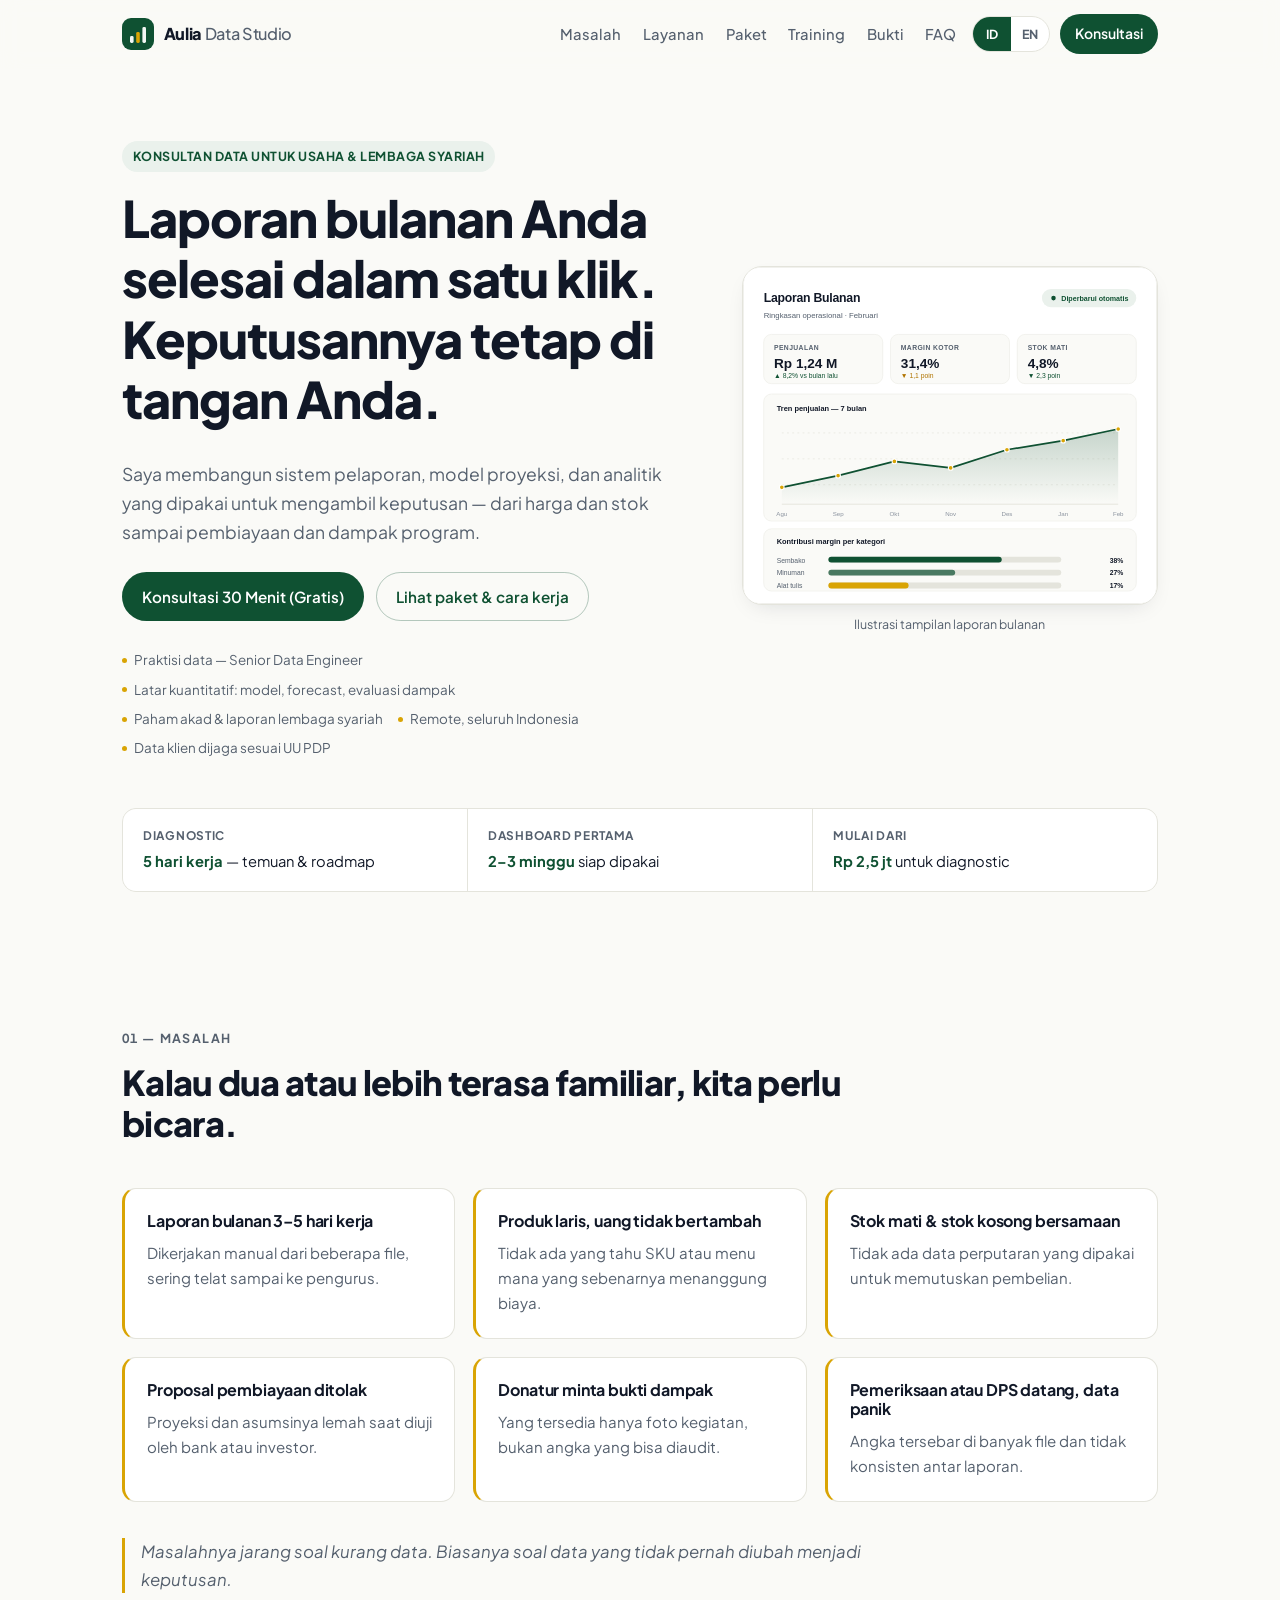
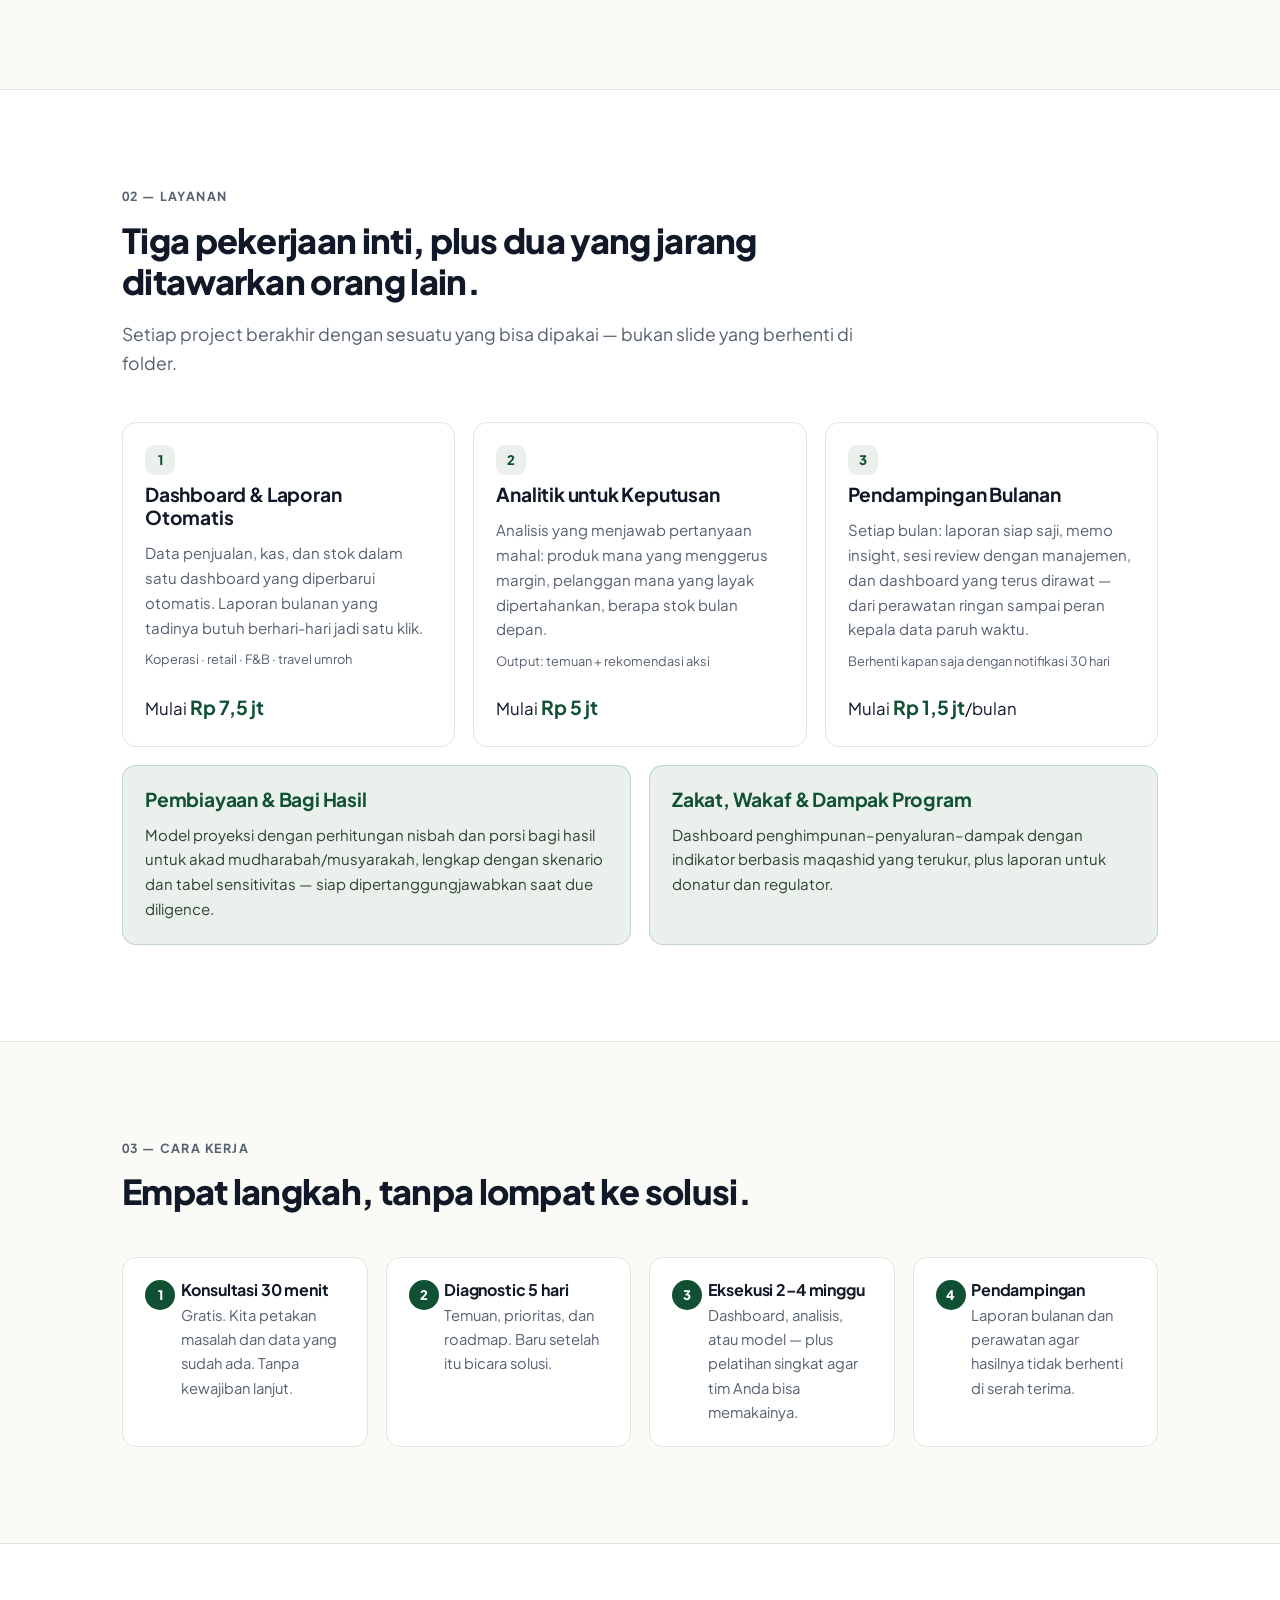
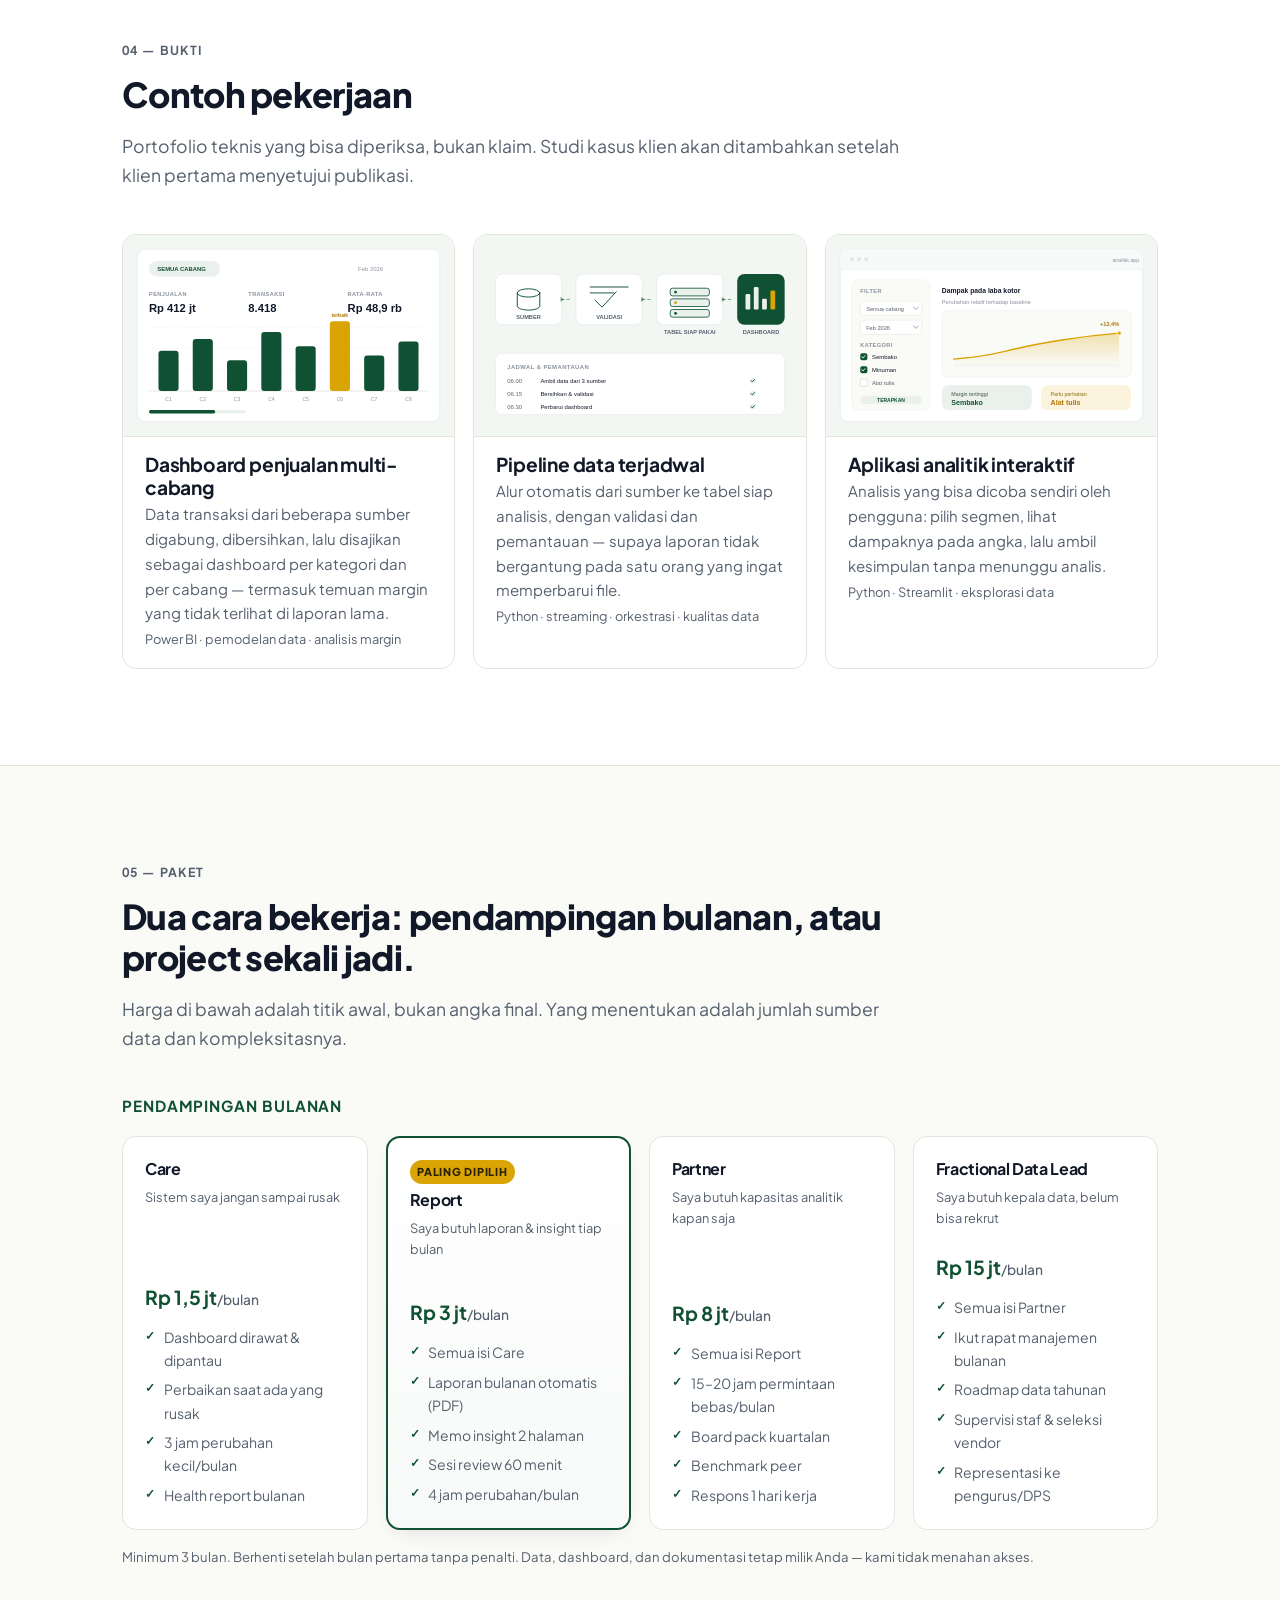
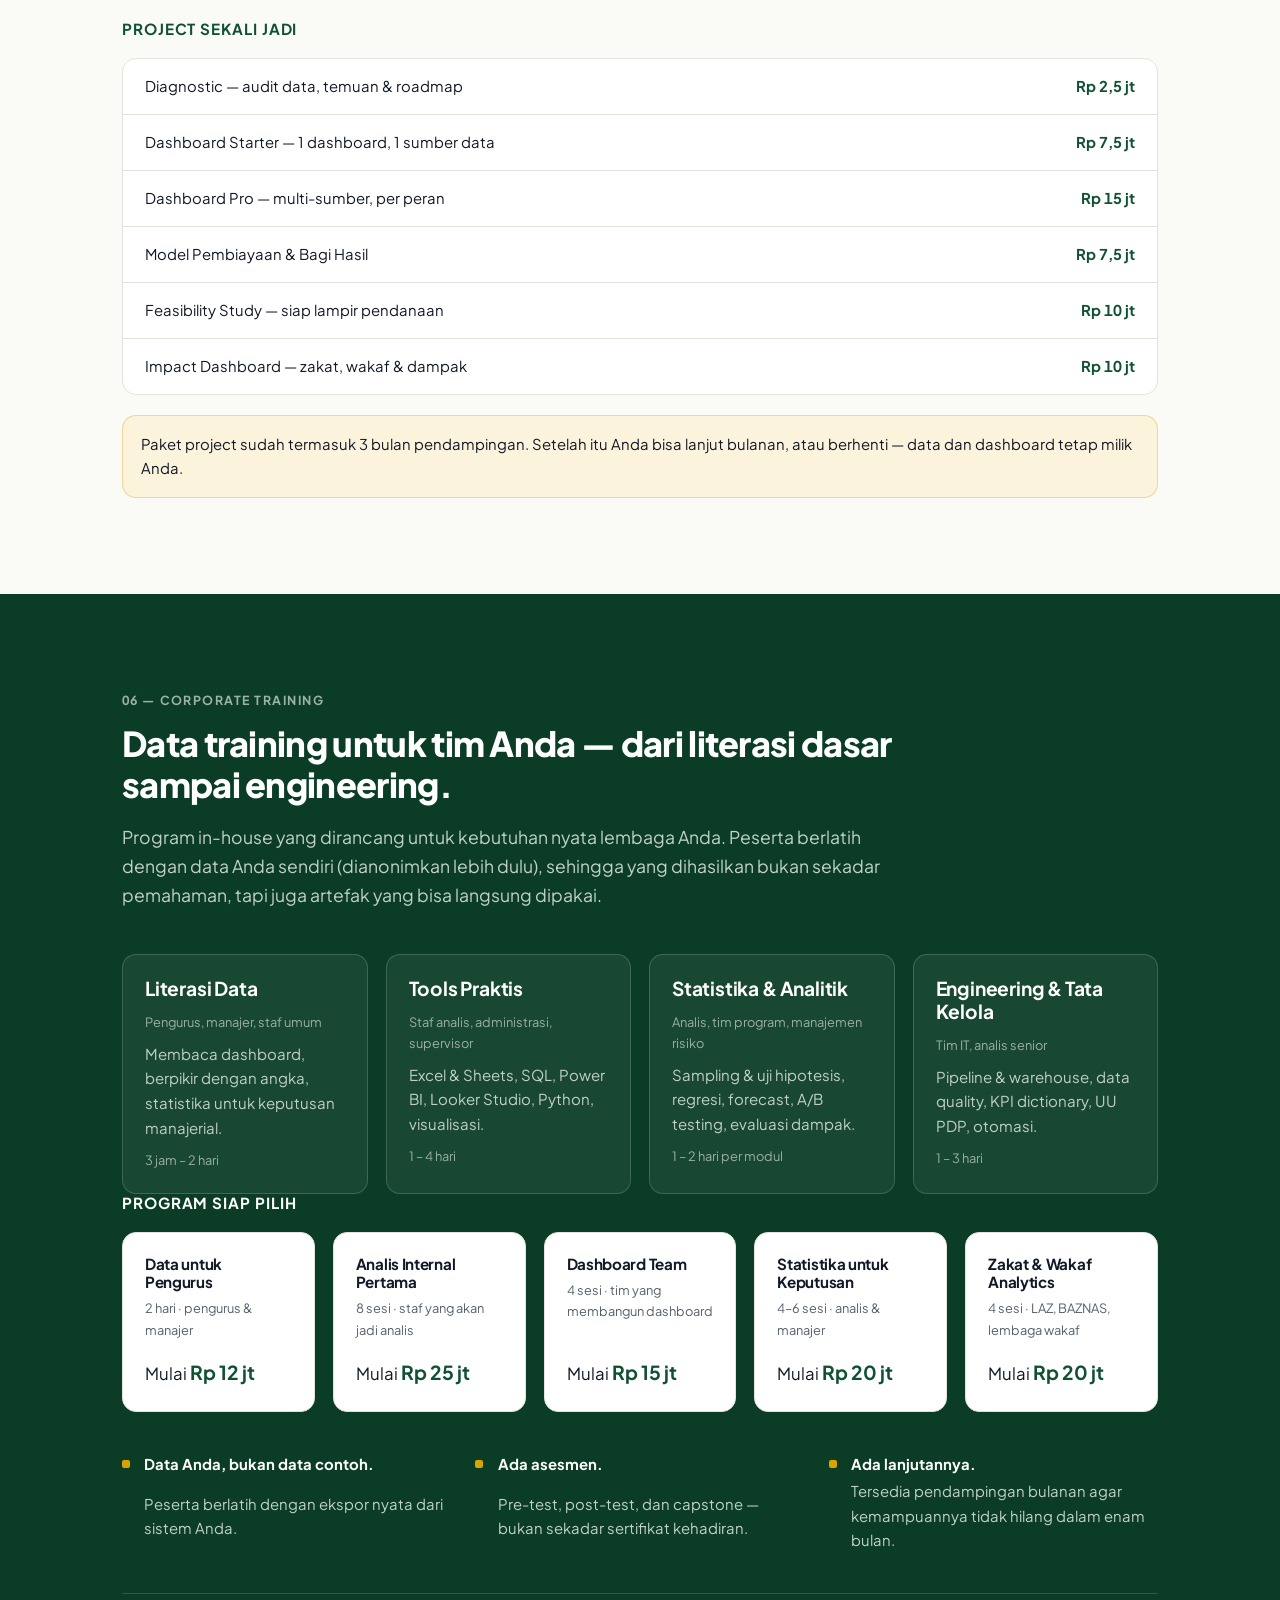
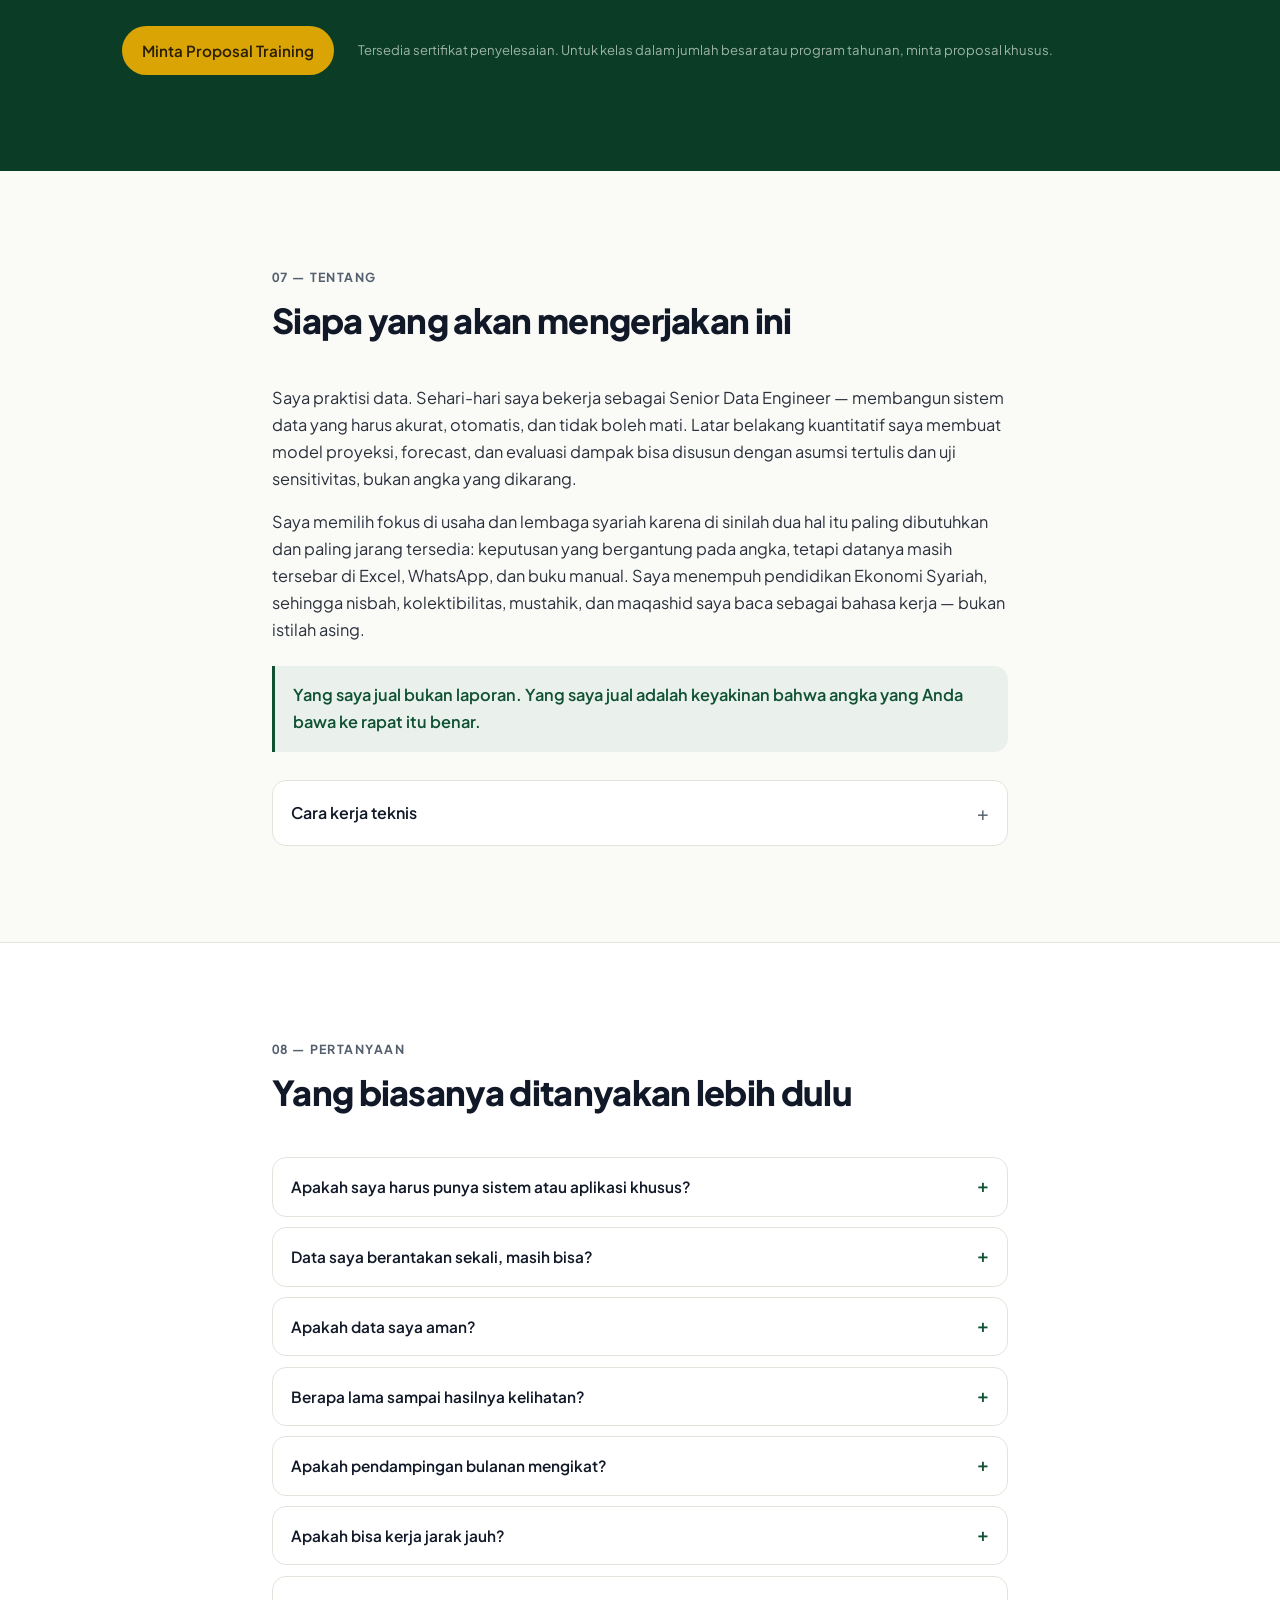
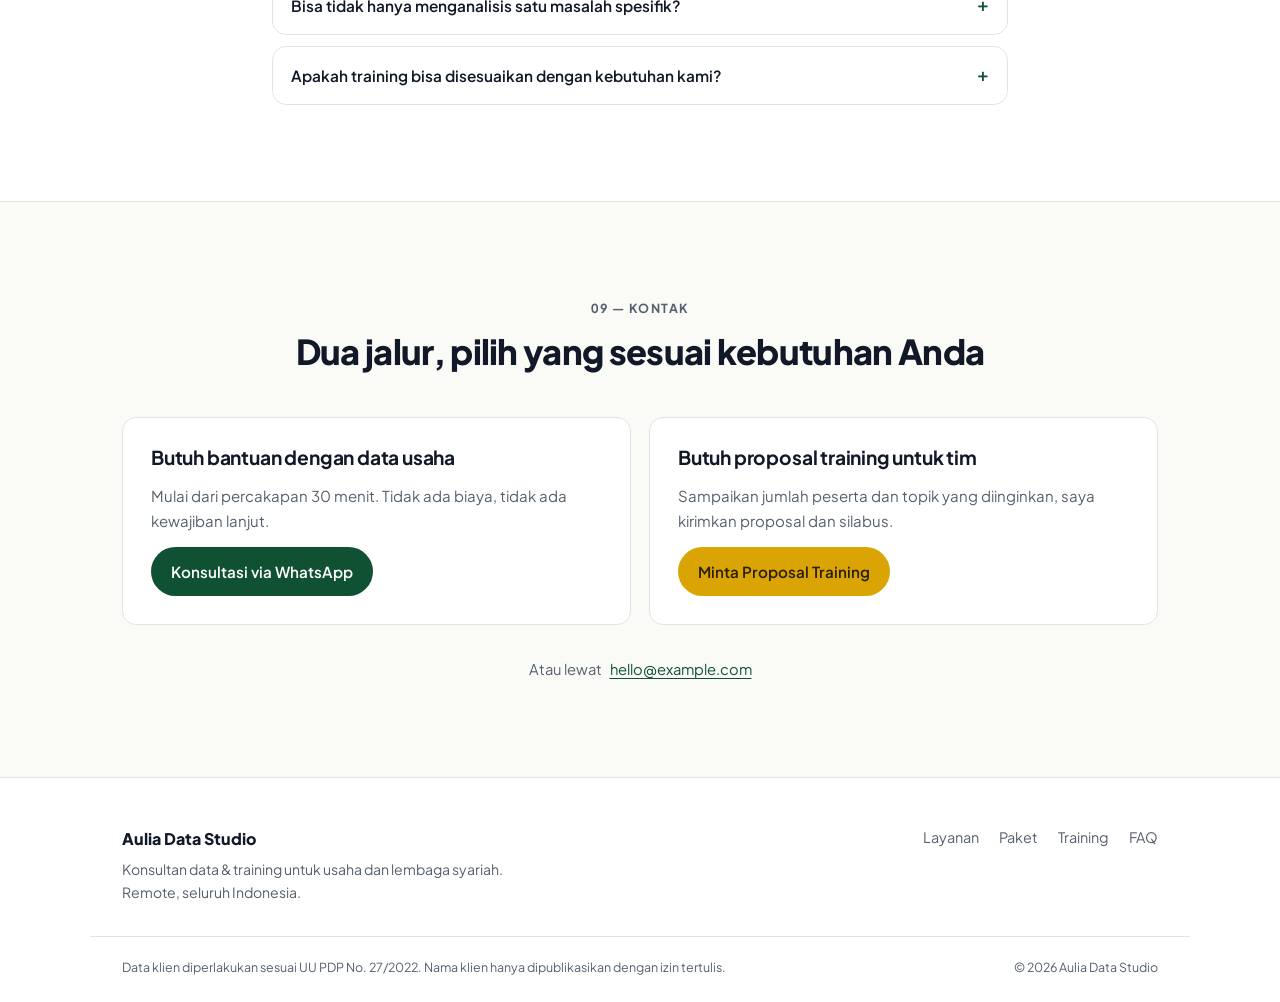
==== index.html @ d8730743 "feat(site): build static bilingual landing page for GitHub Pages Website statis tanpa build step: 10" ====
<!doctype html>
<html lang="id">
<head>
<meta charset="utf-8">
<meta name="viewport" content="width=device-width, initial-scale=1">
<title>Aulia Data Studio — Konsultan Data &amp; Training untuk Usaha dan Lembaga Syariah</title>
<meta name="description" content="Konsultasi data, dashboard otomatis, model pembiayaan, dan corporate training untuk usaha dan lembaga syariah. Laporan bulanan selesai dalam satu klik.">
<meta name="theme-color" content="#0F5132">
<meta name="robots" content="index,follow">

<!-- GANTI: ganti USERNAME dengan username GitHub Anda, atau hapus dua baris ini kalau memakai domain sendiri. -->
<link rel="canonical" href="https://USERNAME.github.io/aulia-data-studio/">
<meta property="og:url" content="https://USERNAME.github.io/aulia-data-studio/">
<meta property="og:type" content="website">
<meta property="og:title" content="Aulia Data Studio — Konsultan Data & Training untuk Usaha dan Lembaga Syariah">
<meta property="og:description" content="Laporan bulanan selesai dalam satu klik. Dashboard, model pembiayaan, analitik, dan corporate training untuk usaha dan lembaga syariah.">
<meta property="og:image" content="assets/img/og-image.png">
<meta property="og:image:width" content="1200">
<meta property="og:image:height" content="630">
<meta name="twitter:card" content="summary_large_image">
<meta name="twitter:title" content="Aulia Data Studio">
<meta name="twitter:description" content="Konsultan data & training untuk usaha dan lembaga syariah.">
<meta name="twitter:image" content="assets/img/og-image.png">

<link rel="icon" href="assets/img/favicon.svg" type="image/svg+xml">
<link rel="preconnect" href="https://fonts.googleapis.com">
<link rel="preconnect" href="https://fonts.gstatic.com" crossorigin>
<link rel="stylesheet" href="https://fonts.googleapis.com/css2?family=Plus+Jakarta+Sans:wght@400;500;600;700;800&display=swap">
<link rel="stylesheet" href="assets/css/style.css">

<script type="application/ld+json">
{
  "@context": "https://schema.org",
  "@graph": [
    {
      "@type": "ProfessionalService",
      "name": "Aulia Data Studio",
      "description": "Konsultasi data, dashboard, analitik, dan corporate training untuk usaha serta lembaga syariah di Indonesia.",
      "areaServed": { "@type": "Country", "name": "Indonesia" },
      "serviceType": [
        "Konsultasi data",
        "Dashboard dan pelaporan otomatis",
        "Model pembiayaan dan bagi hasil",
        "Analitik keputusan",
        "Corporate training data"
      ],
      "priceRange": "Rp2.500.000-Rp60.000.000",
      "email": "hello@example.com",
      "knowsLanguage": ["id", "en"]
    },
    {
      "@type": "Course",
      "name": "Data untuk Pengurus",
      "description": "Pelatihan dua hari agar pengurus dan manajer bisa membaca dashboard, menilai klaim berbasis angka, dan mengajukan pertanyaan yang tepat atas laporan manajemen.",
      "inLanguage": "id",
      "provider": { "@type": "Organization", "name": "Aulia Data Studio" },
      "offers": { "@type": "Offer", "price": "12000000", "priceCurrency": "IDR" },
      "hasCourseInstance": {
        "@type": "CourseInstance",
        "courseMode": "onsite",
        "courseWorkload": "PT16H"
      }
    },
    {
      "@type": "Course",
      "name": "Analis Internal Pertama",
      "description": "Program delapan sesi untuk membentuk analis data internal: dari Excel dan SQL sampai statistika dasar, visualisasi, dan proyek akhir end-to-end.",
      "inLanguage": "id",
      "provider": { "@type": "Organization", "name": "Aulia Data Studio" },
      "offers": { "@type": "Offer", "price": "25000000", "priceCurrency": "IDR" }
    }
  ]
}
</script>
</head>
<body>
<a class="skip-link" href="#main" data-i18n="a11y.skip">Langsung ke konten</a>

<header class="site-header" id="top">
  <div class="wrap header-inner">
    <a class="brand" href="#top">
      <span class="brand__mark" aria-hidden="true">
        <svg viewBox="0 0 32 32" width="32" height="32" role="presentation">
          <rect width="32" height="32" rx="9" fill="#0F5132"/>
          <rect x="8" y="18" width="3.6" height="7" rx="1.4" fill="#F3F7F4"/>
          <rect x="14.2" y="14" width="3.6" height="11" rx="1.4" fill="#D9A404"/>
          <rect x="20.4" y="9" width="3.6" height="16" rx="1.4" fill="#F3F7F4"/>
        </svg>
      </span>
      <span class="brand__text">Aulia<span> Data Studio</span></span>
    </a>

    <nav class="nav" id="nav" aria-label="Navigasi utama" data-i18n-attr="aria-label:nav.label">
      <ul class="nav__list">
        <li><a href="#masalah" data-i18n="nav.problems">Masalah</a></li>
        <li><a href="#layanan" data-i18n="nav.services">Layanan</a></li>
        <li><a href="#paket" data-i18n="nav.pricing">Paket</a></li>
        <li><a href="#training" data-i18n="nav.training">Training</a></li>
        <li><a href="#bukti" data-i18n="nav.proof">Bukti</a></li>
        <li><a href="#faq" data-i18n="nav.faq">FAQ</a></li>
      </ul>
    </nav>

    <div class="header-tools">
      <div class="lang" role="group" aria-label="Bahasa" data-i18n-attr="aria-label:nav.lang">
        <button type="button" data-lang="id" aria-pressed="true">ID</button>
        <button type="button" data-lang="en" aria-pressed="false">EN</button>
      </div>
      <a class="btn btn--primary btn--sm js-wa" data-wa="consult" href="https://wa.me/62XXXXXXXXXX" target="_blank" rel="noopener" data-i18n="nav.cta">Konsultasi</a>
      <button class="burger" id="burger" type="button" aria-expanded="false" aria-controls="nav" aria-label="Buka menu" data-i18n-attr="aria-label:nav.menu">
        <span aria-hidden="true"></span><span aria-hidden="true"></span><span aria-hidden="true"></span>
      </button>
    </div>
  </div>
</header>

<main id="main">

  <!-- ============ HERO ============ -->
  <section class="hero" id="hero">
    <div class="wrap hero__inner">
      <div class="hero__copy">
        <p class="eyebrow" data-i18n="hero.eyebrow">Konsultan data untuk usaha &amp; lembaga syariah</p>
        <h1 data-i18n="hero.title">Laporan bulanan Anda selesai dalam satu klik. Keputusannya tetap di tangan Anda.</h1>
        <p class="lede" data-i18n="hero.lede">Saya membangun sistem pelaporan, model proyeksi, dan analitik yang dipakai untuk mengambil keputusan — dari harga dan stok sampai pembiayaan dan dampak program.</p>
        <div class="hero__actions">
          <a class="btn btn--primary js-wa" data-wa="consult" href="https://wa.me/62XXXXXXXXXX" target="_blank" rel="noopener" data-i18n="hero.cta1">Konsultasi 30 Menit (Gratis)</a>
          <a class="btn btn--ghost" href="#paket" data-i18n="hero.cta2">Lihat paket &amp; cara kerja</a>
        </div>
        <ul class="trust">
          <li data-i18n="trust.1">Praktisi data — Senior Data Engineer</li>
          <li data-i18n="trust.2">Latar kuantitatif: model, forecast, evaluasi dampak</li>
          <li data-i18n="trust.3">Paham akad &amp; laporan lembaga syariah</li>
          <li data-i18n="trust.4">Remote, seluruh Indonesia</li>
          <li data-i18n="trust.5">Data klien dijaga sesuai UU PDP</li>
        </ul>
      </div>

      <figure class="hero__visual">
        <img src="assets/img/hero-report.svg" alt="Ilustrasi laporan bulanan: kartu ringkasan, tren penjualan, dan komposisi margin" width="640" height="520" loading="eager" decoding="async">
        <figcaption data-i18n="hero.illus">Ilustrasi tampilan laporan bulanan</figcaption>
      </figure>
    </div>

    <div class="wrap">
      <dl class="facts">
        <div>
          <dt data-i18n="facts.1.t">Diagnostic</dt>
          <dd data-i18n-html="facts.1.d"><strong>5 hari kerja</strong> — temuan &amp; roadmap</dd>
        </div>
        <div>
          <dt data-i18n="facts.2.t">Dashboard pertama</dt>
          <dd data-i18n-html="facts.2.d"><strong>2–3 minggu</strong> siap dipakai</dd>
        </div>
        <div>
          <dt data-i18n="facts.3.t">Mulai dari</dt>
          <dd data-i18n-html="facts.3.d"><strong>Rp 2,5 jt</strong> untuk diagnostic</dd>
        </div>
      </dl>
    </div>
  </section>

  <!-- ============ MASALAH ============ -->
  <section class="section" id="masalah">
    <div class="wrap">
      <header class="section__head">
        <p class="kicker">01 — <span data-i18n="problems.kicker">Masalah</span></p>
        <h2 data-i18n="problems.title">Kalau dua atau lebih terasa familiar, kita perlu bicara.</h2>
      </header>

      <div class="grid grid--3">
        <article class="card card--problem">
          <h3 data-i18n="problems.1.t">Laporan bulanan 3–5 hari kerja</h3>
          <p data-i18n="problems.1.d">Dikerjakan manual dari beberapa file, sering telat sampai ke pengurus.</p>
        </article>
        <article class="card card--problem">
          <h3 data-i18n="problems.2.t">Produk laris, uang tidak bertambah</h3>
          <p data-i18n="problems.2.d">Tidak ada yang tahu SKU atau menu mana yang sebenarnya menanggung biaya.</p>
        </article>
        <article class="card card--problem">
          <h3 data-i18n="problems.3.t">Stok mati &amp; stok kosong bersamaan</h3>
          <p data-i18n="problems.3.d">Tidak ada data perputaran yang dipakai untuk memutuskan pembelian.</p>
        </article>
        <article class="card card--problem">
          <h3 data-i18n="problems.4.t">Proposal pembiayaan ditolak</h3>
          <p data-i18n="problems.4.d">Proyeksi dan asumsinya lemah saat diuji oleh bank atau investor.</p>
        </article>
        <article class="card card--problem">
          <h3 data-i18n="problems.5.t">Donatur minta bukti dampak</h3>
          <p data-i18n="problems.5.d">Yang tersedia hanya foto kegiatan, bukan angka yang bisa diaudit.</p>
        </article>
        <article class="card card--problem">
          <h3 data-i18n="problems.6.t">Pemeriksaan atau DPS datang, data panik</h3>
          <p data-i18n="problems.6.d">Angka tersebar di banyak file dan tidak konsisten antar laporan.</p>
        </article>
      </div>

      <p class="section__note" data-i18n="problems.note">Masalahnya jarang soal kurang data. Biasanya soal data yang tidak pernah diubah menjadi keputusan.</p>
    </div>
  </section>

  <!-- ============ LAYANAN ============ -->
  <section class="section section--alt" id="layanan">
    <div class="wrap">
      <header class="section__head">
        <p class="kicker">02 — <span data-i18n="services.kicker">Layanan</span></p>
        <h2 data-i18n="services.title">Tiga pekerjaan inti, plus dua yang jarang ditawarkan orang lain.</h2>
        <p class="lede" data-i18n="services.lede">Setiap project berakhir dengan sesuatu yang bisa dipakai — bukan slide yang berhenti di folder.</p>
      </header>

      <div class="grid grid--3">
        <article class="card card--service">
          <span class="card__num">1</span>
          <h3 data-i18n="services.1.t">Dashboard &amp; Laporan Otomatis</h3>
          <p data-i18n="services.1.d">Data penjualan, kas, dan stok dalam satu dashboard yang diperbarui otomatis. Laporan bulanan yang tadinya butuh berhari-hari jadi satu klik.</p>
          <p class="card__meta" data-i18n="services.1.meta">Koperasi · retail · F&amp;B · travel umroh</p>
          <p class="card__price" data-i18n-html="services.1.price">Mulai <strong>Rp 7,5 jt</strong></p>
        </article>

        <article class="card card--service">
          <span class="card__num">2</span>
          <h3 data-i18n="services.2.t">Analitik untuk Keputusan</h3>
          <p data-i18n="services.2.d">Analisis yang menjawab pertanyaan mahal: produk mana yang menggerus margin, pelanggan mana yang layak dipertahankan, berapa stok bulan depan.</p>
          <p class="card__meta" data-i18n="services.2.meta">Output: temuan + rekomendasi aksi</p>
          <p class="card__price" data-i18n-html="services.2.price">Mulai <strong>Rp 5 jt</strong></p>
        </article>

        <article class="card card--service">
          <span class="card__num">3</span>
          <h3 data-i18n="services.3.t">Pendampingan Bulanan</h3>
          <p data-i18n="services.3.d">Setiap bulan: laporan siap saji, memo insight, sesi review dengan manajemen, dan dashboard yang terus dirawat — dari perawatan ringan sampai peran kepala data paruh waktu.</p>
          <p class="card__meta" data-i18n="services.3.meta">Berhenti kapan saja dengan notifikasi 30 hari</p>
          <p class="card__price" data-i18n-html="services.3.price">Mulai <strong>Rp 1,5 jt</strong>/bulan</p>
        </article>
      </div>

      <div class="grid grid--2 grid--spaced">
        <article class="card card--syariah">
          <h3 data-i18n="services.4.t">Pembiayaan &amp; Bagi Hasil</h3>
          <p data-i18n="services.4.d">Model proyeksi dengan perhitungan nisbah dan porsi bagi hasil untuk akad mudharabah/musyarakah, lengkap dengan skenario dan tabel sensitivitas — siap dipertanggungjawabkan saat due diligence.</p>
        </article>
        <article class="card card--syariah">
          <h3 data-i18n="services.5.t">Zakat, Wakaf &amp; Dampak Program</h3>
          <p data-i18n="services.5.d">Dashboard penghimpunan–penyaluran–dampak dengan indikator berbasis maqashid yang terukur, plus laporan untuk donatur dan regulator.</p>
        </article>
      </div>
    </div>
  </section>

  <!-- ============ CARA KERJA ============ -->
  <section class="section" id="cara-kerja">
    <div class="wrap">
      <header class="section__head">
        <p class="kicker">03 — <span data-i18n="steps.kicker">Cara kerja</span></p>
        <h2 data-i18n="steps.title">Empat langkah, tanpa lompat ke solusi.</h2>
      </header>

      <ol class="steps">
        <li>
          <h3 data-i18n="steps.1.t">Konsultasi 30 menit</h3>
          <p data-i18n="steps.1.d">Gratis. Kita petakan masalah dan data yang sudah ada. Tanpa kewajiban lanjut.</p>
        </li>
        <li>
          <h3 data-i18n="steps.2.t">Diagnostic 5 hari</h3>
          <p data-i18n="steps.2.d">Temuan, prioritas, dan roadmap. Baru setelah itu bicara solusi.</p>
        </li>
        <li>
          <h3 data-i18n="steps.3.t">Eksekusi 2–4 minggu</h3>
          <p data-i18n="steps.3.d">Dashboard, analisis, atau model — plus pelatihan singkat agar tim Anda bisa memakainya.</p>
        </li>
        <li>
          <h3 data-i18n="steps.4.t">Pendampingan</h3>
          <p data-i18n="steps.4.d">Laporan bulanan dan perawatan agar hasilnya tidak berhenti di serah terima.</p>
        </li>
      </ol>
    </div>
  </section>

  <!-- ============ BUKTI ============ -->
  <section class="section section--alt" id="bukti">
    <div class="wrap">
      <header class="section__head">
        <p class="kicker">04 — <span data-i18n="proof.kicker">Bukti</span></p>
        <h2 data-i18n="proof.title">Contoh pekerjaan</h2>
        <p class="lede" data-i18n="proof.lede">Portofolio teknis yang bisa diperiksa, bukan klaim. Studi kasus klien akan ditambahkan setelah klien pertama menyetujui publikasi.</p>
      </header>

      <div class="grid grid--3">
        <article class="card card--work">
          <div class="card__media"><img src="assets/img/work-sales.svg" alt="Ilustrasi dashboard penjualan multi-cabang dengan grafik tren dan tabel kategori" width="560" height="340" loading="lazy" decoding="async"></div>
          <h3 data-i18n="proof.1.t">Dashboard penjualan multi-cabang</h3>
          <p data-i18n="proof.1.d">Data transaksi dari beberapa sumber digabung, dibersihkan, lalu disajikan sebagai dashboard per kategori dan per cabang — termasuk temuan margin yang tidak terlihat di laporan lama.</p>
          <p class="card__meta" data-i18n="proof.1.meta">Power BI · pemodelan data · analisis margin</p>
        </article>

        <article class="card card--work">
          <div class="card__media"><img src="assets/img/work-pipeline.svg" alt="Ilustrasi alur pipeline data: sumber, transformasi, penyimpanan, dan dashboard" width="560" height="340" loading="lazy" decoding="async"></div>
          <h3 data-i18n="proof.2.t">Pipeline data terjadwal</h3>
          <p data-i18n="proof.2.d">Alur otomatis dari sumber ke tabel siap analisis, dengan validasi dan pemantauan — supaya laporan tidak bergantung pada satu orang yang ingat memperbarui file.</p>
          <p class="card__meta" data-i18n="proof.2.meta">Python · streaming · orkestrasi · kualitas data</p>
        </article>

        <article class="card card--work">
          <div class="card__media"><img src="assets/img/work-app.svg" alt="Ilustrasi aplikasi analitik interaktif dengan filter dan grafik" width="560" height="340" loading="lazy" decoding="async"></div>
          <h3 data-i18n="proof.3.t">Aplikasi analitik interaktif</h3>
          <p data-i18n="proof.3.d">Analisis yang bisa dicoba sendiri oleh pengguna: pilih segmen, lihat dampaknya pada angka, lalu ambil kesimpulan tanpa menunggu analis.</p>
          <p class="card__meta" data-i18n="proof.3.meta">Python · Streamlit · eksplorasi data</p>
        </article>
      </div>
    </div>
  </section>

  <!-- ============ PAKET ============ -->
  <section class="section" id="paket">
    <div class="wrap">
      <header class="section__head">
        <p class="kicker">05 — <span data-i18n="pricing.kicker">Paket</span></p>
        <h2 data-i18n="pricing.title">Dua cara bekerja: pendampingan bulanan, atau project sekali jadi.</h2>
        <p class="lede" data-i18n="pricing.lede">Harga di bawah adalah titik awal, bukan angka final. Yang menentukan adalah jumlah sumber data dan kompleksitasnya.</p>
      </header>

      <h3 class="subhead" data-i18n="pricing.subs">Pendampingan bulanan</h3>
      <div class="grid grid--4">
        <article class="card card--tier">
          <h4 data-i18n="tier.care.t">Care</h4>
          <p class="card__meta" data-i18n="tier.care.lede">Sistem saya jangan sampai rusak</p>
          <p class="card__price" data-i18n-html="tier.care.price"><strong>Rp 1,5 jt</strong><span>/bulan</span></p>
          <ul class="ticks">
            <li data-i18n="tier.care.f1">Dashboard dirawat &amp; dipantau</li>
            <li data-i18n="tier.care.f2">Perbaikan saat ada yang rusak</li>
            <li data-i18n="tier.care.f3">3 jam perubahan kecil/bulan</li>
            <li data-i18n="tier.care.f4">Health report bulanan</li>
          </ul>
        </article>

        <article class="card card--tier card--featured">
          <span class="badge" data-i18n="tier.popular">Paling dipilih</span>
          <h4 data-i18n="tier.report.t">Report</h4>
          <p class="card__meta" data-i18n="tier.report.lede">Saya butuh laporan &amp; insight tiap bulan</p>
          <p class="card__price" data-i18n-html="tier.report.price"><strong>Rp 3 jt</strong><span>/bulan</span></p>
          <ul class="ticks">
            <li data-i18n="tier.report.f1">Semua isi Care</li>
            <li data-i18n="tier.report.f2">Laporan bulanan otomatis (PDF)</li>
            <li data-i18n="tier.report.f3">Memo insight 2 halaman</li>
            <li data-i18n="tier.report.f4">Sesi review 60 menit</li>
            <li data-i18n="tier.report.f5">4 jam perubahan/bulan</li>
          </ul>
        </article>

        <article class="card card--tier">
          <h4 data-i18n="tier.partner.t">Partner</h4>
          <p class="card__meta" data-i18n="tier.partner.lede">Saya butuh kapasitas analitik kapan saja</p>
          <p class="card__price" data-i18n-html="tier.partner.price"><strong>Rp 8 jt</strong><span>/bulan</span></p>
          <ul class="ticks">
            <li data-i18n="tier.partner.f1">Semua isi Report</li>
            <li data-i18n="tier.partner.f2">15–20 jam permintaan bebas/bulan</li>
            <li data-i18n="tier.partner.f3">Board pack kuartalan</li>
            <li data-i18n="tier.partner.f4">Benchmark peer</li>
            <li data-i18n="tier.partner.f5">Respons 1 hari kerja</li>
          </ul>
        </article>

        <article class="card card--tier">
          <h4 data-i18n="tier.lead.t">Fractional Data Lead</h4>
          <p class="card__meta" data-i18n="tier.lead.lede">Saya butuh kepala data, belum bisa rekrut</p>
          <p class="card__price" data-i18n-html="tier.lead.price"><strong>Rp 15 jt</strong><span>/bulan</span></p>
          <ul class="ticks">
            <li data-i18n="tier.lead.f1">Semua isi Partner</li>
            <li data-i18n="tier.lead.f2">Ikut rapat manajemen bulanan</li>
            <li data-i18n="tier.lead.f3">Roadmap data tahunan</li>
            <li data-i18n="tier.lead.f4">Supervisi staf &amp; seleksi vendor</li>
            <li data-i18n="tier.lead.f5">Representasi ke pengurus/DPS</li>
          </ul>
        </article>
      </div>
      <p class="fineprint" data-i18n="pricing.terms">Minimum 3 bulan. Berhenti setelah bulan pertama tanpa penalti. Data, dashboard, dan dokumentasi tetap milik Anda — kami tidak menahan akses.</p>

      <h3 class="subhead" data-i18n="pricing.projects">Project sekali jadi</h3>
      <div class="proj-list">
        <div class="proj"><span class="proj__name" data-i18n="proj.1">Diagnostic — audit data, temuan &amp; roadmap</span><span class="proj__price">Rp 2,5 jt</span></div>
        <div class="proj"><span class="proj__name" data-i18n="proj.2">Dashboard Starter — 1 dashboard, 1 sumber data</span><span class="proj__price">Rp 7,5 jt</span></div>
        <div class="proj"><span class="proj__name" data-i18n="proj.3">Dashboard Pro — multi-sumber, per peran</span><span class="proj__price">Rp 15 jt</span></div>
        <div class="proj"><span class="proj__name" data-i18n="proj.4">Model Pembiayaan &amp; Bagi Hasil</span><span class="proj__price">Rp 7,5 jt</span></div>
        <div class="proj"><span class="proj__name" data-i18n="proj.5">Feasibility Study — siap lampir pendanaan</span><span class="proj__price">Rp 10 jt</span></div>
        <div class="proj"><span class="proj__name" data-i18n="proj.6">Impact Dashboard — zakat, wakaf &amp; dampak</span><span class="proj__price">Rp 10 jt</span></div>
      </div>

      <div class="callout">
        <p data-i18n="pricing.callout">Paket project sudah termasuk 3 bulan pendampingan. Setelah itu Anda bisa lanjut bulanan, atau berhenti — data dan dashboard tetap milik Anda.</p>
      </div>
    </div>
  </section>

  <!-- ============ TRAINING ============ -->
  <section class="section section--dark" id="training">
    <div class="wrap">
      <header class="section__head">
        <p class="kicker">06 — <span data-i18n="training.kicker">Corporate training</span></p>
        <h2 data-i18n="training.title">Data training untuk tim Anda — dari literasi dasar sampai engineering.</h2>
        <p class="lede" data-i18n="training.lede">Program in-house yang dirancang untuk kebutuhan nyata lembaga Anda. Peserta berlatih dengan data Anda sendiri (dianonimkan lebih dulu), sehingga yang dihasilkan bukan sekadar pemahaman, tapi juga artefak yang bisa langsung dipakai.</p>
      </header>

      <div class="grid grid--4">
        <article class="card card--track">
          <h3 data-i18n="track.1.t">Literasi Data</h3>
          <p class="card__meta" data-i18n="track.1.who">Pengurus, manajer, staf umum</p>
          <p data-i18n="track.1.d">Membaca dashboard, berpikir dengan angka, statistika untuk keputusan manajerial.</p>
          <p class="card__meta" data-i18n="track.1.dur">3 jam – 2 hari</p>
        </article>
        <article class="card card--track">
          <h3 data-i18n="track.2.t">Tools Praktis</h3>
          <p class="card__meta" data-i18n="track.2.who">Staf analis, administrasi, supervisor</p>
          <p data-i18n="track.2.d">Excel &amp; Sheets, SQL, Power BI, Looker Studio, Python, visualisasi.</p>
          <p class="card__meta" data-i18n="track.2.dur">1 – 4 hari</p>
        </article>
        <article class="card card--track">
          <h3 data-i18n="track.3.t">Statistika &amp; Analitik</h3>
          <p class="card__meta" data-i18n="track.3.who">Analis, tim program, manajemen risiko</p>
          <p data-i18n="track.3.d">Sampling &amp; uji hipotesis, regresi, forecast, A/B testing, evaluasi dampak.</p>
          <p class="card__meta" data-i18n="track.3.dur">1 – 2 hari per modul</p>
        </article>
        <article class="card card--track">
          <h3 data-i18n="track.4.t">Engineering &amp; Tata Kelola</h3>
          <p class="card__meta" data-i18n="track.4.who">Tim IT, analis senior</p>
          <p data-i18n="track.4.d">Pipeline &amp; warehouse, data quality, KPI dictionary, UU PDP, otomasi.</p>
          <p class="card__meta" data-i18n="track.4.dur">1 – 3 hari</p>
        </article>
      </div>

      <h3 class="subhead subhead--light" data-i18n="training.programs">Program siap pilih</h3>
      <div class="grid grid--5">
        <article class="card card--program">
          <h4 data-i18n="program.1.t">Data untuk Pengurus</h4>
          <p class="card__meta" data-i18n="program.1.meta">2 hari · pengurus &amp; manajer</p>
          <p class="card__price" data-i18n-html="program.1.price">Mulai <strong>Rp 12 jt</strong></p>
        </article>
        <article class="card card--program">
          <h4 data-i18n="program.2.t">Analis Internal Pertama</h4>
          <p class="card__meta" data-i18n="program.2.meta">8 sesi · staf yang akan jadi analis</p>
          <p class="card__price" data-i18n-html="program.2.price">Mulai <strong>Rp 25 jt</strong></p>
        </article>
        <article class="card card--program">
          <h4 data-i18n="program.3.t">Dashboard Team</h4>
          <p class="card__meta" data-i18n="program.3.meta">4 sesi · tim yang membangun dashboard</p>
          <p class="card__price" data-i18n-html="program.3.price">Mulai <strong>Rp 15 jt</strong></p>
        </article>
        <article class="card card--program">
          <h4 data-i18n="program.4.t">Statistika untuk Keputusan</h4>
          <p class="card__meta" data-i18n="program.4.meta">4–6 sesi · analis &amp; manajer</p>
          <p class="card__price" data-i18n-html="program.4.price">Mulai <strong>Rp 20 jt</strong></p>
        </article>
        <article class="card card--program">
          <h4 data-i18n="program.5.t">Zakat &amp; Wakaf Analytics</h4>
          <p class="card__meta" data-i18n="program.5.meta">4 sesi · LAZ, BAZNAS, lembaga wakaf</p>
          <p class="card__price" data-i18n-html="program.5.price">Mulai <strong>Rp 20 jt</strong></p>
        </article>
      </div>

      <ul class="diff">
        <li>
          <strong data-i18n="diff.1.t">Data Anda, bukan data contoh.</strong>
          <span data-i18n="diff.1.d">Peserta berlatih dengan ekspor nyata dari sistem Anda.</span>
        </li>
        <li>
          <strong data-i18n="diff.2.t">Ada asesmen.</strong>
          <span data-i18n="diff.2.d">Pre-test, post-test, dan capstone — bukan sekadar sertifikat kehadiran.</span>
        </li>
        <li>
          <strong data-i18n="diff.3.t">Ada lanjutannya.</strong>
          <span data-i18n="diff.3.d">Tersedia pendampingan bulanan agar kemampuannya tidak hilang dalam enam bulan.</span>
        </li>
      </ul>

      <div class="training__cta">
        <a class="btn btn--accent js-wa" data-wa="training" href="https://wa.me/62XXXXXXXXXX" target="_blank" rel="noopener" data-i18n="training.cta">Minta Proposal Training</a>
        <p class="fineprint fineprint--light" data-i18n="training.note">Tersedia sertifikat penyelesaian. Untuk kelas dalam jumlah besar atau program tahunan, minta proposal khusus.</p>
      </div>
    </div>
  </section>

  <!-- ============ TENTANG ============ -->
  <section class="section" id="tentang">
    <div class="wrap wrap--narrow">
      <header class="section__head">
        <p class="kicker">07 — <span data-i18n="about.kicker">Tentang</span></p>
        <h2 data-i18n="about.title">Siapa yang akan mengerjakan ini</h2>
      </header>

      <div class="prose">
        <p data-i18n="about.p1">Saya praktisi data. Sehari-hari saya bekerja sebagai <strong>Senior Data Engineer</strong> — membangun sistem data yang harus akurat, otomatis, dan tidak boleh mati. Latar belakang kuantitatif saya membuat model proyeksi, forecast, dan evaluasi dampak bisa disusun dengan asumsi tertulis dan uji sensitivitas, bukan angka yang dikarang.</p>
        <p data-i18n="about.p2">Saya memilih fokus di usaha dan lembaga syariah karena di sinilah dua hal itu paling dibutuhkan dan paling jarang tersedia: keputusan yang bergantung pada angka, tetapi datanya masih tersebar di Excel, WhatsApp, dan buku manual. Saya menempuh pendidikan Ekonomi Syariah, sehingga nisbah, kolektibilitas, mustahik, dan maqashid saya baca sebagai bahasa kerja — bukan istilah asing.</p>
        <p class="prose__punch" data-i18n="about.p3">Yang saya jual bukan laporan. Yang saya jual adalah keyakinan bahwa angka yang Anda bawa ke rapat itu benar.</p>
      </div>

      <details class="accordion">
        <summary data-i18n="about.tech.t">Cara kerja teknis</summary>
        <div class="accordion__body">
          <p data-i18n="about.tech.d">Data diambil langsung dari sumber Anda (POS, spreadsheet, database, API) lewat pipeline terjadwal; transformasi dan validasi berjalan otomatis; hasilnya masuk ke dashboard atau warehouse. Semua berjalan di akun milik Anda. Untuk kebutuhan skala besar: DuckDB, BigQuery, Python, dan orkestrasi terjadwal. Detail arsitektur tersedia saat diskusi.</p>
        </div>
      </details>
    </div>
  </section>

  <!-- ============ FAQ ============ -->
  <section class="section section--alt" id="faq">
    <div class="wrap wrap--narrow">
      <header class="section__head">
        <p class="kicker">08 — <span data-i18n="faq.kicker">Pertanyaan</span></p>
        <h2 data-i18n="faq.title">Yang biasanya ditanyakan lebih dulu</h2>
      </header>

      <div class="faq">
        <details>
          <summary data-i18n="faq.1.q">Apakah saya harus punya sistem atau aplikasi khusus?</summary>
          <p data-i18n="faq.1.a">Tidak. Mulai dari Excel, Google Sheets, atau export dari POS dan aplikasi koperasi yang sudah ada.</p>
        </details>
        <details>
          <summary data-i18n="faq.2.q">Data saya berantakan sekali, masih bisa?</summary>
          <p data-i18n="faq.2.a">Justru itu kasus paling umum. Fase pertama biasanya merapikan data sebelum membuat dashboard.</p>
        </details>
        <details>
          <summary data-i18n="faq.3.q">Apakah data saya aman?</summary>
          <p data-i18n="faq.3.a">Akses lewat akun Anda, data disimpan seminimal mungkin, dan dihapus 30 hari setelah project selesai — sesuai UU PDP No. 27/2022. Data tetap milik Anda, dan kami tidak menahan akses.</p>
        </details>
        <details>
          <summary data-i18n="faq.4.q">Berapa lama sampai hasilnya kelihatan?</summary>
          <p data-i18n="faq.4.a">Diagnostic 5 hari kerja. Dashboard pertama 2–3 minggu. Analisis khusus 3–5 hari.</p>
        </details>
        <details>
          <summary data-i18n="faq.5.q">Apakah pendampingan bulanan mengikat?</summary>
          <p data-i18n="faq.5.a">Minimum 3 bulan, dan Anda bisa berhenti setelah bulan pertama tanpa penalti. Data, dashboard, dan dokumentasi tetap milik Anda.</p>
        </details>
        <details>
          <summary data-i18n="faq.6.q">Apakah bisa kerja jarak jauh?</summary>
          <p data-i18n="faq.6.a">Ya, seluruh proses remote lewat Google Meet dan WhatsApp, dengan sesi serah terima online yang direkam.</p>
        </details>
        <details>
          <summary data-i18n="faq.7.q">Bisa tidak hanya menganalisis satu masalah spesifik?</summary>
          <p data-i18n="faq.7.a">Bisa — pakai format sprint 3–5 hari atau blok 5 jam, mulai Rp 1,5 juta.</p>
        </details>
        <details>
          <summary data-i18n="faq.8.q">Apakah training bisa disesuaikan dengan kebutuhan kami?</summary>
          <p data-i18n="faq.8.a">Ya. Kurikulum disusun setelah kami tahu level peserta dan data yang tersedia. Kelas yang mencampur level (misalnya direktur dan staf administrasi) tidak kami sarankan — hasilnya biasanya tidak memuaskan keduanya.</p>
        </details>
      </div>
    </div>
  </section>

  <!-- ============ KONTAK ============ -->
  <section class="section" id="kontak">
    <div class="wrap">
      <header class="section__head section__head--center">
        <p class="kicker">09 — <span data-i18n="contact.kicker">Kontak</span></p>
        <h2 data-i18n="contact.title">Dua jalur, pilih yang sesuai kebutuhan Anda</h2>
      </header>

      <div class="grid grid--2">
        <article class="card card--cta">
          <h3 data-i18n="contact.1.t">Butuh bantuan dengan data usaha</h3>
          <p data-i18n="contact.1.d">Mulai dari percakapan 30 menit. Tidak ada biaya, tidak ada kewajiban lanjut.</p>
          <a class="btn btn--primary js-wa" data-wa="consult" href="https://wa.me/62XXXXXXXXXX" target="_blank" rel="noopener" data-i18n="contact.1.btn">Konsultasi via WhatsApp</a>
        </article>
        <article class="card card--cta">
          <h3 data-i18n="contact.2.t">Butuh proposal training untuk tim</h3>
          <p data-i18n="contact.2.d">Sampaikan jumlah peserta dan topik yang diinginkan, saya kirimkan proposal dan silabus.</p>
          <a class="btn btn--accent js-wa" data-wa="training" href="https://wa.me/62XXXXXXXXXX" target="_blank" rel="noopener" data-i18n="contact.2.btn">Minta Proposal Training</a>
        </article>
      </div>

      <p class="contact__alt">
        <span data-i18n="contact.or">Atau lewat</span>
        <a class="js-email" data-email href="mailto:hello@example.com">hello@example.com</a>
        <span class="contact__sep" data-li-sep aria-hidden="true">·</span>
        <a class="js-linkedin" data-linkedin href="#" target="_blank" rel="noopener">LinkedIn</a>
      </p>
    </div>
  </section>
</main>

<footer class="site-footer">
  <div class="wrap footer-inner">
    <div>
      <p class="footer__brand">Aulia Data Studio</p>
      <p class="footer__desc" data-i18n="footer.desc">Konsultan data &amp; training untuk usaha dan lembaga syariah. Remote, seluruh Indonesia.</p>
    </div>
    <nav aria-label="Navigasi footer" data-i18n-attr="aria-label:footer.nav">
      <ul class="footer__links">
        <li><a href="#layanan" data-i18n="nav.services">Layanan</a></li>
        <li><a href="#paket" data-i18n="nav.pricing">Paket</a></li>
        <li><a href="#training" data-i18n="nav.training">Training</a></li>
        <li><a href="#faq" data-i18n="nav.faq">FAQ</a></li>
      </ul>
    </nav>
  </div>
  <div class="wrap footer-fine">
    <p data-i18n="footer.legal">Data klien diperlakukan sesuai UU PDP No. 27/2022. Nama klien hanya dipublikasikan dengan izin tertulis.</p>
    <p><span data-i18n="footer.rights">© 2026 Aulia Data Studio</span></p>
  </div>
</footer>

<div class="sticky-cta">
  <a class="btn btn--primary js-wa" data-wa="consult" href="https://wa.me/62XXXXXXXXXX" target="_blank" rel="noopener" data-i18n="sticky.cta">Konsultasi 30 Menit (Gratis)</a>
</div>

<script src="assets/js/i18n.js"></script>
<script src="assets/js/main.js"></script>
</body>
</html>
---- assets/css/style.css ----
/* =========================================================
   Aulia Data Studio — style.css
   Tanpa framework. Mobile-first.
   ========================================================= */

:root {
  --bg: #FAFAF7;
  --surface: #FFFFFF;
  --ink: #111827;
  --muted: #55606E;
  --line: #E4E4DC;
  --brand: #0F5132;
  --brand-ink: #0B3D26;
  --brand-soft: #EAF1EC;
  --accent: #D9A404;
  --accent-soft: #FBF3DC;
  --radius: 14px;
  --radius-lg: 20px;
  --shadow-sm: 0 1px 2px rgba(17, 24, 39, .05);
  --shadow-md: 0 8px 24px -12px rgba(17, 24, 39, .18);
  --maxw: 1100px;
  --font: "Plus Jakarta Sans", -apple-system, BlinkMacSystemFont, "Segoe UI", Roboto, Arial, sans-serif;
}

*, *::before, *::after { box-sizing: border-box; }

html { -webkit-text-size-adjust: 100%; scroll-behavior: smooth; }
@media (prefers-reduced-motion: reduce) {
  html { scroll-behavior: auto; }
  *, *::before, *::after { animation-duration: .001ms !important; transition-duration: .001ms !important; }
}

body {
  margin: 0;
  background: var(--bg);
  color: var(--ink);
  font-family: var(--font);
  font-size: 1rem;
  line-height: 1.65;
  -webkit-font-smoothing: antialiased;
  text-rendering: optimizeLegibility;
}

img { max-width: 100%; height: auto; display: block; }

h1, h2, h3, h4 {
  margin: 0 0 .5em;
  line-height: 1.2;
  letter-spacing: -.02em;
  font-weight: 800;
}
h1 { font-size: clamp(1.9rem, 5.2vw, 3.15rem); }
h2 { font-size: clamp(1.5rem, 3.6vw, 2.15rem); }
h3 { font-size: clamp(1.05rem, 2.2vw, 1.2rem); font-weight: 700; letter-spacing: -.01em; }
h4 { font-size: 1rem; font-weight: 700; }

p { margin: 0 0 1em; }
p:last-child { margin-bottom: 0; }

a { color: var(--brand); text-decoration-thickness: .06em; text-underline-offset: .18em; }
a:hover { text-decoration-color: var(--accent); }

strong { font-weight: 700; }

ul, ol { margin: 0 0 1em; padding-left: 1.15em; }
ul:last-child, ol:last-child { margin-bottom: 0; }

:focus-visible {
  outline: 3px solid var(--accent);
  outline-offset: 3px;
  border-radius: 4px;
}

/* ---------- anchor offset (sticky header) ---------- */
section[id] { scroll-margin-top: 84px; }

/* ---------- utilities ---------- */
.wrap {
  width: 100%;
  max-width: var(--maxw);
  margin-inline: auto;
  padding-inline: clamp(18px, 5vw, 32px);
}
.wrap--narrow { max-width: 800px; }

.skip-link {
  position: absolute;
  left: -9999px;
  top: 0;
  z-index: 200;
  background: var(--brand);
  color: #fff;
  padding: .7em 1.1em;
  border-radius: 0 0 8px 0;
}
.skip-link:focus { left: 0; }

/* ---------- buttons ---------- */
.btn {
  display: inline-flex;
  align-items: center;
  justify-content: center;
  gap: .5em;
  min-height: 48px;
  padding: .72em 1.25em;
  border: 1px solid transparent;
  border-radius: 999px;
  background: var(--brand);
  color: #fff;
  font: inherit;
  font-weight: 600;
  font-size: .95rem;
  text-align: center;
  text-decoration: none;
  cursor: pointer;
  transition: transform .18s ease, box-shadow .18s ease, background-color .18s ease, border-color .18s ease;
}
.btn:hover { transform: translateY(-1px); box-shadow: var(--shadow-md); color: #fff; }
.btn:active { transform: translateY(0); }

.btn--primary { background: var(--brand); color: #fff; }
.btn--primary:hover { background: #0d4529; color: #fff; }

.btn--accent { background: var(--accent); color: #2A1F00; }
.btn--accent:hover { background: #c89603; color: #2A1F00; }

.btn--ghost {
  background: transparent;
  color: var(--brand);
  border-color: rgba(15, 81, 50, .3);
}
.btn--ghost:hover { background: var(--brand-soft); color: var(--brand); }

.btn--sm { min-height: 40px; padding: .5em 1em; font-size: .875rem; }

/* ---------- header ---------- */
.site-header {
  position: sticky;
  top: 0;
  z-index: 100;
  background: rgba(250, 250, 247, .9);
  backdrop-filter: saturate(140%) blur(10px);
  border-bottom: 1px solid transparent;
  transition: border-color .2s ease, box-shadow .2s ease;
}
.site-header.is-scrolled {
  border-bottom-color: var(--line);
  box-shadow: 0 1px 0 rgba(17, 24, 39, .03);
}

.header-inner {
  display: flex;
  align-items: center;
  gap: 1rem;
  min-height: 68px;
}

.brand {
  display: inline-flex;
  align-items: center;
  gap: .6rem;
  color: var(--ink);
  text-decoration: none;
  font-weight: 800;
  letter-spacing: -.02em;
  flex: 0 0 auto;
}
.brand__mark { display: block; line-height: 0; }
.brand__text { font-size: 1.02rem; white-space: nowrap; }
.brand__text span { font-weight: 500; color: var(--muted); }

.nav { margin-left: auto; }
.nav__list {
  display: flex;
  align-items: center;
  gap: 1.35rem;
  margin: 0;
  padding: 0;
  list-style: none;
}
.nav__list a {
  color: var(--muted);
  text-decoration: none;
  font-size: .925rem;
  font-weight: 500;
  padding: .35em 0;
  border-bottom: 2px solid transparent;
}
.nav__list a:hover { color: var(--ink); border-bottom-color: var(--accent); }

.header-tools {
  display: flex;
  align-items: center;
  gap: .6rem;
  margin-left: auto;
}
.nav + .header-tools { margin-left: 0; }

.lang {
  display: inline-flex;
  border: 1px solid var(--line);
  border-radius: 999px;
  overflow: hidden;
  background: var(--surface);
}
.lang button {
  min-width: 38px;
  min-height: 34px;
  padding: 0 .55em;
  border: 0;
  background: transparent;
  color: var(--muted);
  font: inherit;
  font-size: .78rem;
  font-weight: 700;
  letter-spacing: .03em;
  cursor: pointer;
}
.lang button[aria-pressed="true"] { background: var(--brand); color: #fff; }

.burger {
  display: none;
  width: 44px;
  height: 44px;
  border: 1px solid var(--line);
  border-radius: 12px;
  background: var(--surface);
  cursor: pointer;
  padding: 0;
  place-items: center;
  align-content: center;
  justify-content: center;
  gap: 4px;
}
.burger span {
  display: block;
  width: 18px;
  height: 2px;
  background: var(--ink);
  border-radius: 2px;
  transition: transform .2s ease, opacity .2s ease;
}
.burger[aria-expanded="true"] span:nth-child(1) { transform: translateY(6px) rotate(45deg); }
.burger[aria-expanded="true"] span:nth-child(2) { opacity: 0; }
.burger[aria-expanded="true"] span:nth-child(3) { transform: translateY(-6px) rotate(-45deg); }

/* ---------- hero ---------- */
.hero { padding-block: clamp(36px, 6vw, 72px) clamp(24px, 4vw, 40px); }
.hero__inner {
  display: grid;
  gap: clamp(28px, 5vw, 56px);
  align-items: center;
}
.eyebrow {
  display: inline-block;
  margin: 0 0 1rem;
  padding: .4em .85em;
  border-radius: 999px;
  background: var(--brand-soft);
  color: var(--brand);
  font-size: .78rem;
  font-weight: 700;
  letter-spacing: .04em;
  text-transform: uppercase;
}
.hero h1 { margin-bottom: .6em; }
.lede {
  font-size: clamp(1rem, 2.2vw, 1.1rem);
  color: var(--muted);
  max-width: 60ch;
}
.hero__actions {
  display: flex;
  flex-wrap: wrap;
  gap: .75rem;
  margin-top: 1.6rem;
}
.trust {
  display: flex;
  flex-wrap: wrap;
  gap: .45rem .9rem;
  margin: 1.75rem 0 0;
  padding: 0;
  list-style: none;
  font-size: .84rem;
  color: var(--muted);
}
.trust li { display: flex; align-items: center; gap: .45rem; }
.trust li::before {
  content: "";
  width: 5px;
  height: 5px;
  border-radius: 50%;
  background: var(--accent);
  flex: 0 0 auto;
}

.hero__visual { margin: 0; }
.hero__visual img {
  width: 100%;
  border-radius: var(--radius-lg);
  border: 1px solid var(--line);
  background: var(--surface);
  box-shadow: var(--shadow-md);
}
.hero__visual figcaption {
  margin-top: .6rem;
  font-size: .78rem;
  color: var(--muted);
  text-align: center;
}

.facts {
  display: grid;
  gap: 1px;
  margin: clamp(28px, 5vw, 48px) 0 0;
  padding: 0;
  background: var(--line);
  border: 1px solid var(--line);
  border-radius: var(--radius);
  overflow: hidden;
}
.facts > div { background: var(--surface); padding: 1.1rem 1.25rem; }
.facts dt {
  font-size: .74rem;
  font-weight: 700;
  letter-spacing: .06em;
  text-transform: uppercase;
  color: var(--muted);
  margin-bottom: .3em;
}
.facts dd { margin: 0; font-size: .92rem; }
.facts dd strong { color: var(--brand); }

/* ---------- sections ---------- */
.section { padding-block: clamp(52px, 8vw, 96px); }
.section--alt { background: var(--surface); border-block: 1px solid var(--line); }
.section--dark {
  background: var(--brand-ink);
  color: #EAF1EC;
}
.section--dark h2, .section--dark h3, .section--dark h4 { color: #fff; }
.section--dark .kicker { color: rgba(234, 241, 236, .65); }
.section--dark .lede { color: rgba(234, 241, 236, .82); }

.section__head { margin-bottom: clamp(28px, 4vw, 44px); max-width: 68ch; }
.section__head--center { margin-inline: auto; text-align: center; }
.section__head--center .lede { margin-inline: auto; }

.kicker {
  display: block;
  margin: 0 0 .8rem;
  font-size: .78rem;
  font-weight: 700;
  letter-spacing: .12em;
  text-transform: uppercase;
  color: var(--muted);
  font-variant-numeric: tabular-nums;
}
.section__note {
  margin-top: clamp(24px, 3vw, 36px);
  padding-left: 1rem;
  border-left: 3px solid var(--accent);
  font-size: 1.05rem;
  font-style: italic;
  color: var(--muted);
  max-width: 62ch;
}

.subhead {
  margin: clamp(36px, 5vw, 52px) 0 1.25rem;
  font-size: .95rem;
  font-weight: 700;
  letter-spacing: .06em;
  text-transform: uppercase;
  color: var(--brand);
}
.subhead:first-of-type { margin-top: 0; }
.subhead--light { color: var(--accent); }

/* ---------- grids ---------- */
.grid { display: grid; gap: clamp(12px, 2vw, 18px); }
.grid--2 { grid-template-columns: 1fr; }
.grid--3 { grid-template-columns: 1fr; }
.grid--4 { grid-template-columns: 1fr; }
.grid--5 { grid-template-columns: 1fr; }
.grid--spaced { margin-top: clamp(12px, 2vw, 18px); }

@media (min-width: 620px) {
  .grid--3, .grid--4, .grid--5 { grid-template-columns: repeat(2, minmax(0, 1fr)); }
}
@media (min-width: 900px) {
  .grid--2 { grid-template-columns: repeat(2, minmax(0, 1fr)); }
  .grid--3 { grid-template-columns: repeat(3, minmax(0, 1fr)); }
  .grid--4 { grid-template-columns: repeat(4, minmax(0, 1fr)); }
  /* kartu program: menyesuaikan lebar, tetap rapi di antara 900–1100px */
  .grid--5 { grid-template-columns: repeat(auto-fit, minmax(184px, 1fr)); }
}

/* ---------- cards ---------- */
.card {
  position: relative;
  display: flex;
  flex-direction: column;
  gap: .55rem;
  padding: clamp(16px, 2.4vw, 22px);
  background: var(--surface);
  border: 1px solid var(--line);
  border-radius: var(--radius);
  transition: transform .2s ease, box-shadow .2s ease, border-color .2s ease;
}
.card h3, .card h4 { margin-bottom: .15em; }
.card p { margin: 0; font-size: .94rem; color: var(--muted); }
.card__meta { font-size: .8rem !important; color: var(--muted); }
.card__price {
  margin-top: auto !important;
  padding-top: .7rem;
  font-size: 1.05rem !important;
  color: var(--ink) !important;
}
.card__price strong { color: var(--brand); font-size: 1.15em; }
.card__price span { color: var(--muted); font-size: .82em; font-weight: 500; }
.card__num {
  display: grid;
  place-items: center;
  width: 30px;
  height: 30px;
  border-radius: 9px;
  background: var(--brand-soft);
  color: var(--brand);
  font-size: .82rem;
  font-weight: 800;
}

.card--problem { border-left: 3px solid var(--accent); }
.card--problem h3 { font-size: 1rem; }

.card--service:hover, .card--track:hover, .card--program:hover, .card--work:hover {
  transform: translateY(-3px);
  box-shadow: var(--shadow-md);
  border-color: rgba(15, 81, 50, .25);
}

.card--syariah {
  background: var(--brand-soft);
  border-color: rgba(15, 81, 50, .18);
}
.card--syariah h3 { color: var(--brand); }
.card--syariah p { color: #2E4034; }

.card--work { padding: 0; overflow: hidden; gap: 0; }
.card--work .card__media {
  background: linear-gradient(160deg, #F3F7F4, #EAF1EC);
  border-bottom: 1px solid var(--line);
}
.card--work .card__media img { width: 100%; }
.card--work h3, .card--work p, .card--work .card__meta { padding-inline: clamp(16px, 2.4vw, 22px); }
.card--work h3 { margin-top: 1rem; }
.card--work p { padding-bottom: .2rem; }
.card--work .card__meta { padding-bottom: 1.1rem; }

.card--tier { gap: .4rem; }
.card--tier .card__meta { margin-bottom: .35rem; }
.card--featured {
  border-color: var(--brand);
  border-width: 2px;
  box-shadow: var(--shadow-md);
  background: linear-gradient(180deg, #FFFFFF, #F7FAF8);
}
.badge {
  align-self: flex-start;
  padding: .28em .7em;
  border-radius: 999px;
  background: var(--accent);
  color: #2A1F00;
  font-size: .68rem;
  font-weight: 800;
  letter-spacing: .07em;
  text-transform: uppercase;
}
.ticks {
  margin: .35rem 0 0;
  padding: 0;
  list-style: none;
  display: grid;
  gap: .42rem;
  font-size: .875rem;
  color: var(--muted);
}
.ticks li { display: flex; gap: .55rem; align-items: flex-start; }
.ticks li::before {
  content: "\2713";
  color: var(--brand);
  font-weight: 800;
  font-size: .85em;
  line-height: 1.6;
  flex: 0 0 auto;
}

.card--track { background: rgba(255, 255, 255, .06); border-color: rgba(234, 241, 236, .18); }
.card--track p { color: rgba(234, 241, 236, .8); }
.card--track .card__meta { color: rgba(234, 241, 236, .62) !important; }
.card--track:hover { background: rgba(255, 255, 255, .1); }

.card--program { background: #fff; gap: .3rem; }
.card--program h4 { font-size: .95rem; color: var(--ink); }
.card--program .card__meta { color: var(--muted) !important; }

.card--cta { gap: .8rem; padding: clamp(20px, 3vw, 28px); }
.card--cta .btn { margin-top: auto; align-self: flex-start; }

/* ---------- steps ---------- */
.steps {
  display: grid;
  gap: clamp(12px, 2vw, 18px);
  margin: 0;
  padding: 0;
  list-style: none;
  counter-reset: step;
}
.steps li {
  counter-increment: step;
  position: relative;
  padding: clamp(16px, 2.4vw, 22px) clamp(16px, 2.4vw, 22px) clamp(16px, 2.4vw, 22px) 3.6rem;
  background: var(--surface);
  border: 1px solid var(--line);
  border-radius: var(--radius);
}
.steps li::before {
  content: counter(step);
  position: absolute;
  left: clamp(16px, 2.4vw, 22px);
  top: clamp(16px, 2.4vw, 22px);
  display: grid;
  place-items: center;
  width: 30px;
  height: 30px;
  border-radius: 50%;
  background: var(--brand);
  color: #fff;
  font-size: .82rem;
  font-weight: 800;
}
.steps h3 { font-size: 1rem; margin-bottom: .25em; }
.steps p { margin: 0; font-size: .92rem; color: var(--muted); }

@media (min-width: 760px) {
  .steps { grid-template-columns: repeat(2, minmax(0, 1fr)); }
}
@media (min-width: 1000px) {
  .steps { grid-template-columns: repeat(4, minmax(0, 1fr)); }
}

/* ---------- project list ---------- */
.proj-list {
  border: 1px solid var(--line);
  border-radius: var(--radius);
  background: var(--surface);
  overflow: hidden;
}
.proj {
  display: flex;
  align-items: baseline;
  justify-content: space-between;
  gap: 1rem;
  padding: .95rem clamp(16px, 2.4vw, 22px);
  border-bottom: 1px solid var(--line);
  font-size: .93rem;
}
.proj:last-child { border-bottom: 0; }
.proj__name { color: var(--ink); }
.proj__price {
  color: var(--brand);
  font-weight: 700;
  white-space: nowrap;
  font-variant-numeric: tabular-nums;
}

.callout {
  margin-top: 1.25rem;
  padding: 1rem 1.15rem;
  border-radius: var(--radius);
  background: var(--accent-soft);
  border: 1px solid rgba(217, 164, 4, .35);
  font-size: .93rem;
}

.fineprint {
  margin-top: 1rem;
  font-size: .82rem;
  color: var(--muted);
}
.fineprint--light { color: rgba(234, 241, 236, .66); }

/* ---------- training extras ---------- */
.diff {
  display: grid;
  gap: .85rem;
  margin: clamp(28px, 4vw, 40px) 0 0;
  padding: 0;
  list-style: none;
}
.diff li {
  display: grid;
  gap: .2rem;
  padding-left: 1.4rem;
  position: relative;
  font-size: .93rem;
  color: rgba(234, 241, 236, .82);
}
.diff li::before {
  content: "";
  position: absolute;
  left: 0;
  top: .55em;
  width: 8px;
  height: 8px;
  border-radius: 2px;
  background: var(--accent);
}
.diff strong { color: #fff; }

.training__cta {
  display: flex;
  flex-wrap: wrap;
  align-items: center;
  gap: 1rem 1.5rem;
  margin-top: clamp(28px, 4vw, 40px);
  padding-top: clamp(24px, 3vw, 32px);
  border-top: 1px solid rgba(234, 241, 236, .16);
}
.training__cta .fineprint { margin: 0; flex: 1 1 260px; }

@media (min-width: 900px) {
  .diff { grid-template-columns: repeat(3, minmax(0, 1fr)); gap: 1.5rem; }
}

/* ---------- prose & accordion ---------- */
.prose p { font-size: 1.02rem; color: #2A303C; }
.prose__punch {
  margin-top: 1.4rem;
  padding: 1rem 1.15rem;
  border-left: 3px solid var(--brand);
  background: var(--brand-soft);
  border-radius: 0 var(--radius) var(--radius) 0;
  font-weight: 600;
  color: var(--brand) !important;
}

.accordion {
  margin-top: 1.75rem;
  border: 1px solid var(--line);
  border-radius: var(--radius);
  background: var(--surface);
  overflow: hidden;
}
.accordion summary {
  display: flex;
  align-items: center;
  justify-content: space-between;
  gap: 1rem;
  padding: 1rem 1.15rem;
  font-weight: 600;
  cursor: pointer;
  list-style: none;
}
.accordion summary::-webkit-details-marker { display: none; }
.accordion summary::after {
  content: "+";
  font-size: 1.2rem;
  font-weight: 400;
  color: var(--muted);
  flex: 0 0 auto;
}
.accordion[open] summary::after { content: "\2013"; }
.accordion__body { padding: 0 1.15rem 1.15rem; }
.accordion__body p { font-size: .93rem; color: var(--muted); margin: 0; }

/* ---------- faq ---------- */
.faq { display: grid; gap: .65rem; }
.faq details {
  background: var(--surface);
  border: 1px solid var(--line);
  border-radius: var(--radius);
  overflow: hidden;
}
.faq summary {
  display: flex;
  align-items: flex-start;
  justify-content: space-between;
  gap: 1rem;
  padding: 1rem 1.15rem;
  font-weight: 600;
  font-size: .96rem;
  cursor: pointer;
  list-style: none;
}
.faq summary::-webkit-details-marker { display: none; }
.faq summary::after {
  content: "+";
  font-size: 1.15rem;
  line-height: 1.2;
  color: var(--brand);
  flex: 0 0 auto;
}
.faq details[open] summary::after { content: "\2013"; }
.faq details > p {
  margin: 0;
  padding: 0 1.15rem 1.15rem;
  font-size: .93rem;
  color: var(--muted);
}

/* ---------- contact ---------- */
.contact__alt {
  display: flex;
  flex-wrap: wrap;
  align-items: center;
  justify-content: center;
  gap: .5rem;
  margin-top: 2rem;
  font-size: .92rem;
  color: var(--muted);
}

/* ---------- footer ---------- */
.site-footer {
  border-top: 1px solid var(--line);
  background: var(--surface);
  padding-block: clamp(32px, 5vw, 48px) 1.5rem;
}
.footer-inner { display: grid; gap: 1.5rem; }
.footer__brand { font-weight: 800; margin: 0 0 .35rem; }
.footer__desc { font-size: .88rem; color: var(--muted); margin: 0; max-width: 44ch; }
.footer__links {
  display: flex;
  flex-wrap: wrap;
  gap: .5rem 1.25rem;
  margin: 0;
  padding: 0;
  list-style: none;
  font-size: .9rem;
}
.footer__links a { color: var(--muted); text-decoration: none; }
.footer__links a:hover { color: var(--brand); }
.footer-fine {
  display: flex;
  flex-wrap: wrap;
  justify-content: space-between;
  gap: .5rem 1.5rem;
  margin-top: 2rem;
  padding-top: 1.25rem;
  border-top: 1px solid var(--line);
  font-size: .78rem;
  color: var(--muted);
}
.footer-fine p { margin: 0; }

@media (min-width: 760px) {
  .footer-inner { grid-template-columns: 1fr auto; align-items: start; }
}

/* ---------- sticky mobile cta ---------- */
.sticky-cta {
  position: fixed;
  inset-inline: 0;
  bottom: 0;
  z-index: 90;
  padding: .65rem clamp(18px, 5vw, 32px) calc(.65rem + env(safe-area-inset-bottom, 0px));
  background: rgba(250, 250, 247, .96);
  backdrop-filter: blur(8px);
  border-top: 1px solid var(--line);
  transform: translateY(120%);
  transition: transform .25s ease;
}
.sticky-cta.is-visible { transform: translateY(0); }
.sticky-cta .btn { width: 100%; }

/* ---------- reveal on scroll ---------- */
.reveal { opacity: 0; transform: translateY(14px); transition: opacity .5s ease, transform .5s ease; }
.reveal.is-in { opacity: 1; transform: none; }
@media (prefers-reduced-motion: reduce) {
  .reveal { opacity: 1; transform: none; }
}

/* ---------- hero two-column & facts ---------- */
@media (min-width: 940px) {
  .hero__inner { grid-template-columns: 1.15fr .85fr; }
  .facts { grid-template-columns: repeat(3, 1fr); }
}

/* ---------- mobile nav ---------- */
@media (max-width: 899px) {
  .burger { display: grid; }

  .nav {
    position: absolute;
    left: 0;
    right: 0;
    top: 100%;
    margin: 0;
    padding: .5rem clamp(18px, 5vw, 32px) 1rem;
    background: var(--surface);
    border-bottom: 1px solid var(--line);
    box-shadow: 0 18px 24px -20px rgba(17, 24, 39, .35);
    display: none;
  }
  .nav.is-open { display: block; }
  .nav__list { flex-direction: column; align-items: stretch; gap: 0; }
  .nav__list a {
    display: block;
    padding: .85rem 0;
    border-bottom: 1px solid var(--line);
    font-size: 1rem;
  }
  .nav__list li:last-child a { border-bottom: 0; }

  .header-tools .btn--primary { display: none; }

  body { padding-bottom: 76px; }
}

@media (min-width: 900px) {
  .sticky-cta { display: none; }
  .nav { display: block !important; }
}

/* ---------- small phones ---------- */
@media (max-width: 420px) {
  .brand__text span { display: none; }
  .hero__actions .btn { width: 100%; }
  .proj { flex-direction: column; gap: .2rem; }
  .proj__price { font-size: .9rem; }
}
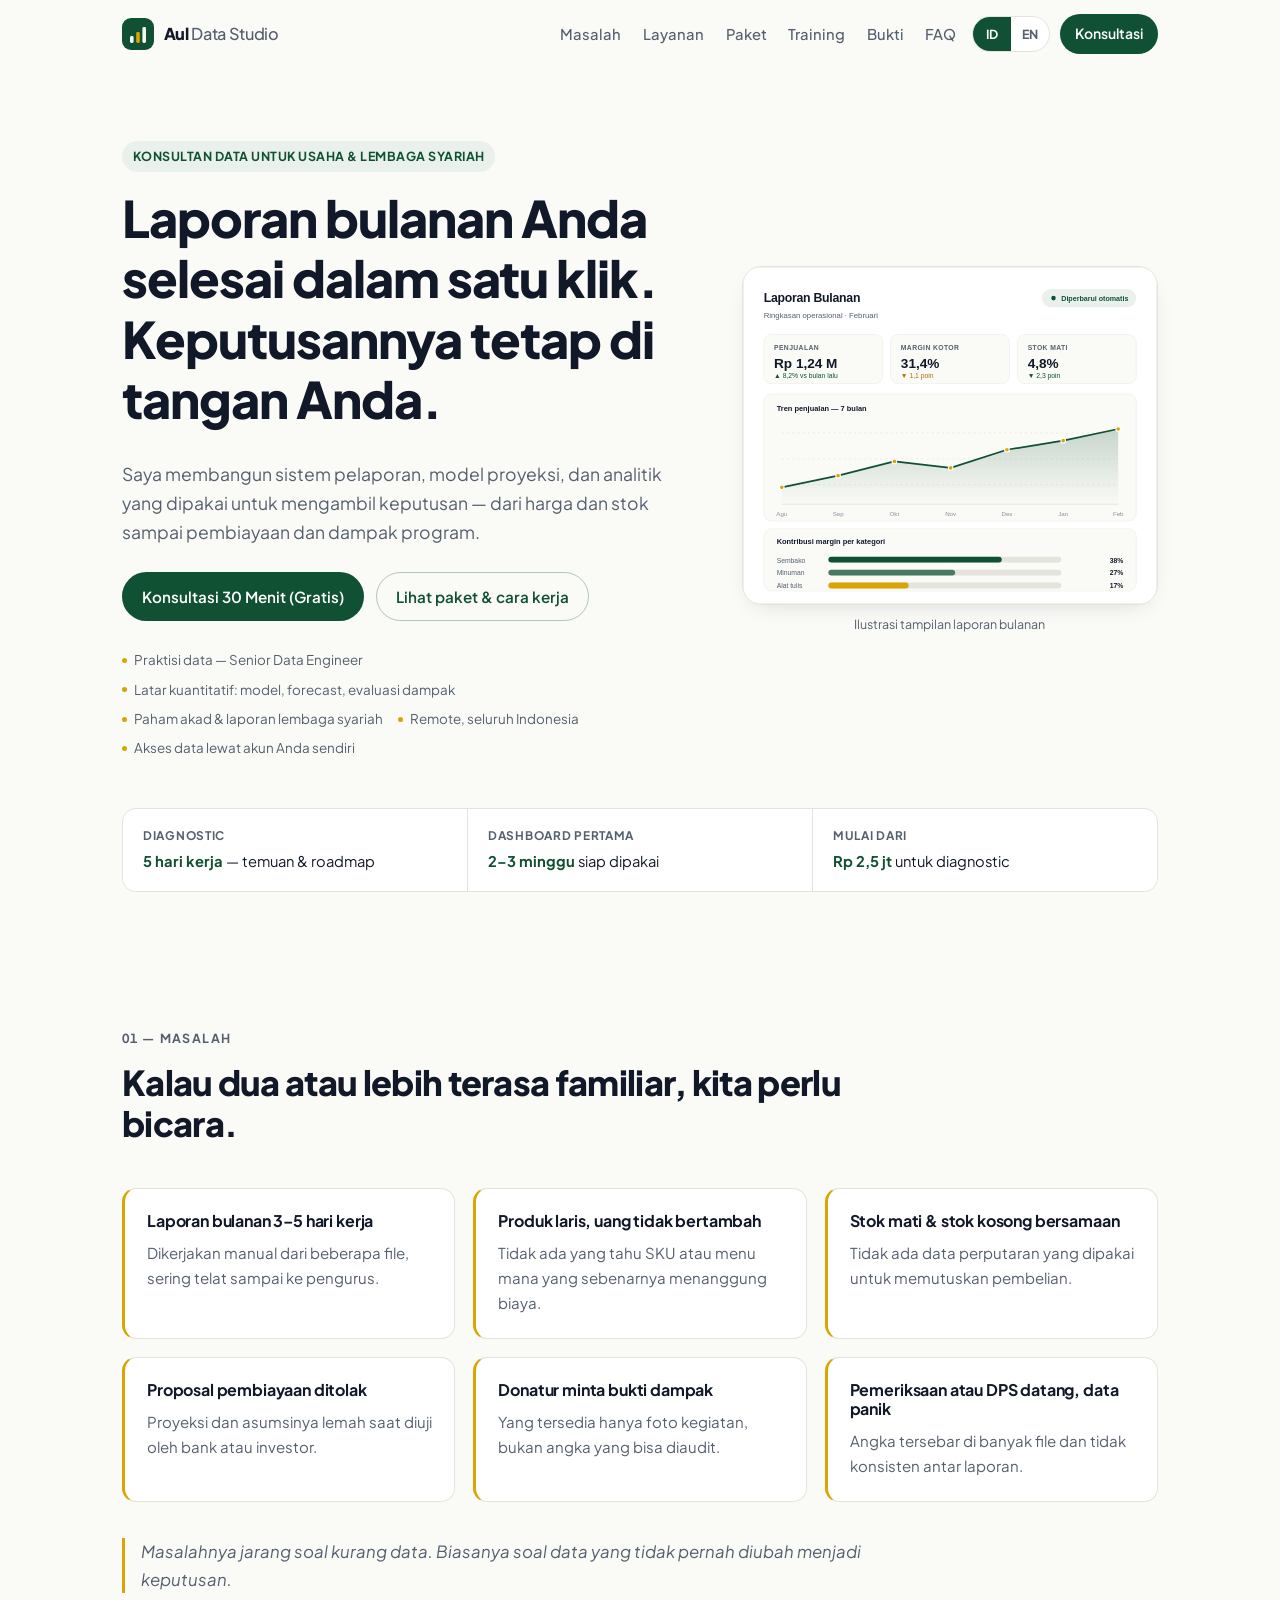
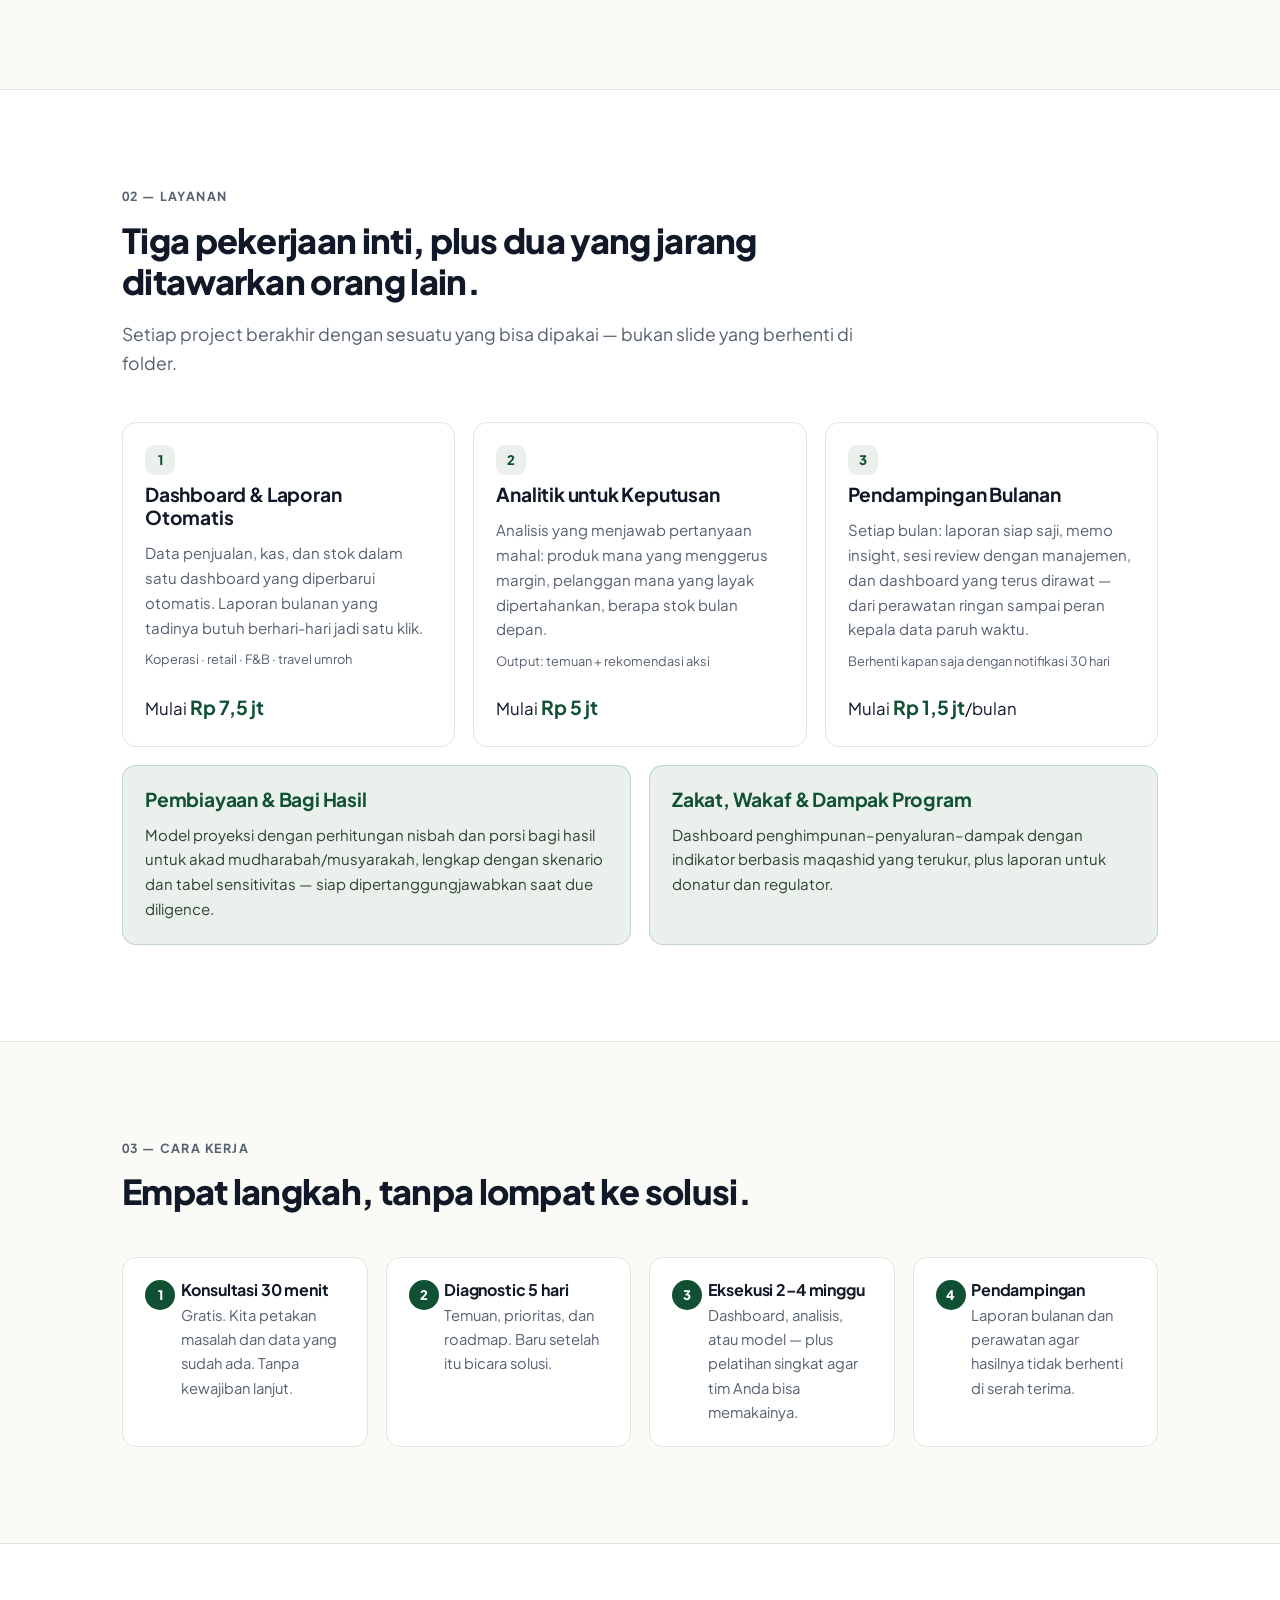
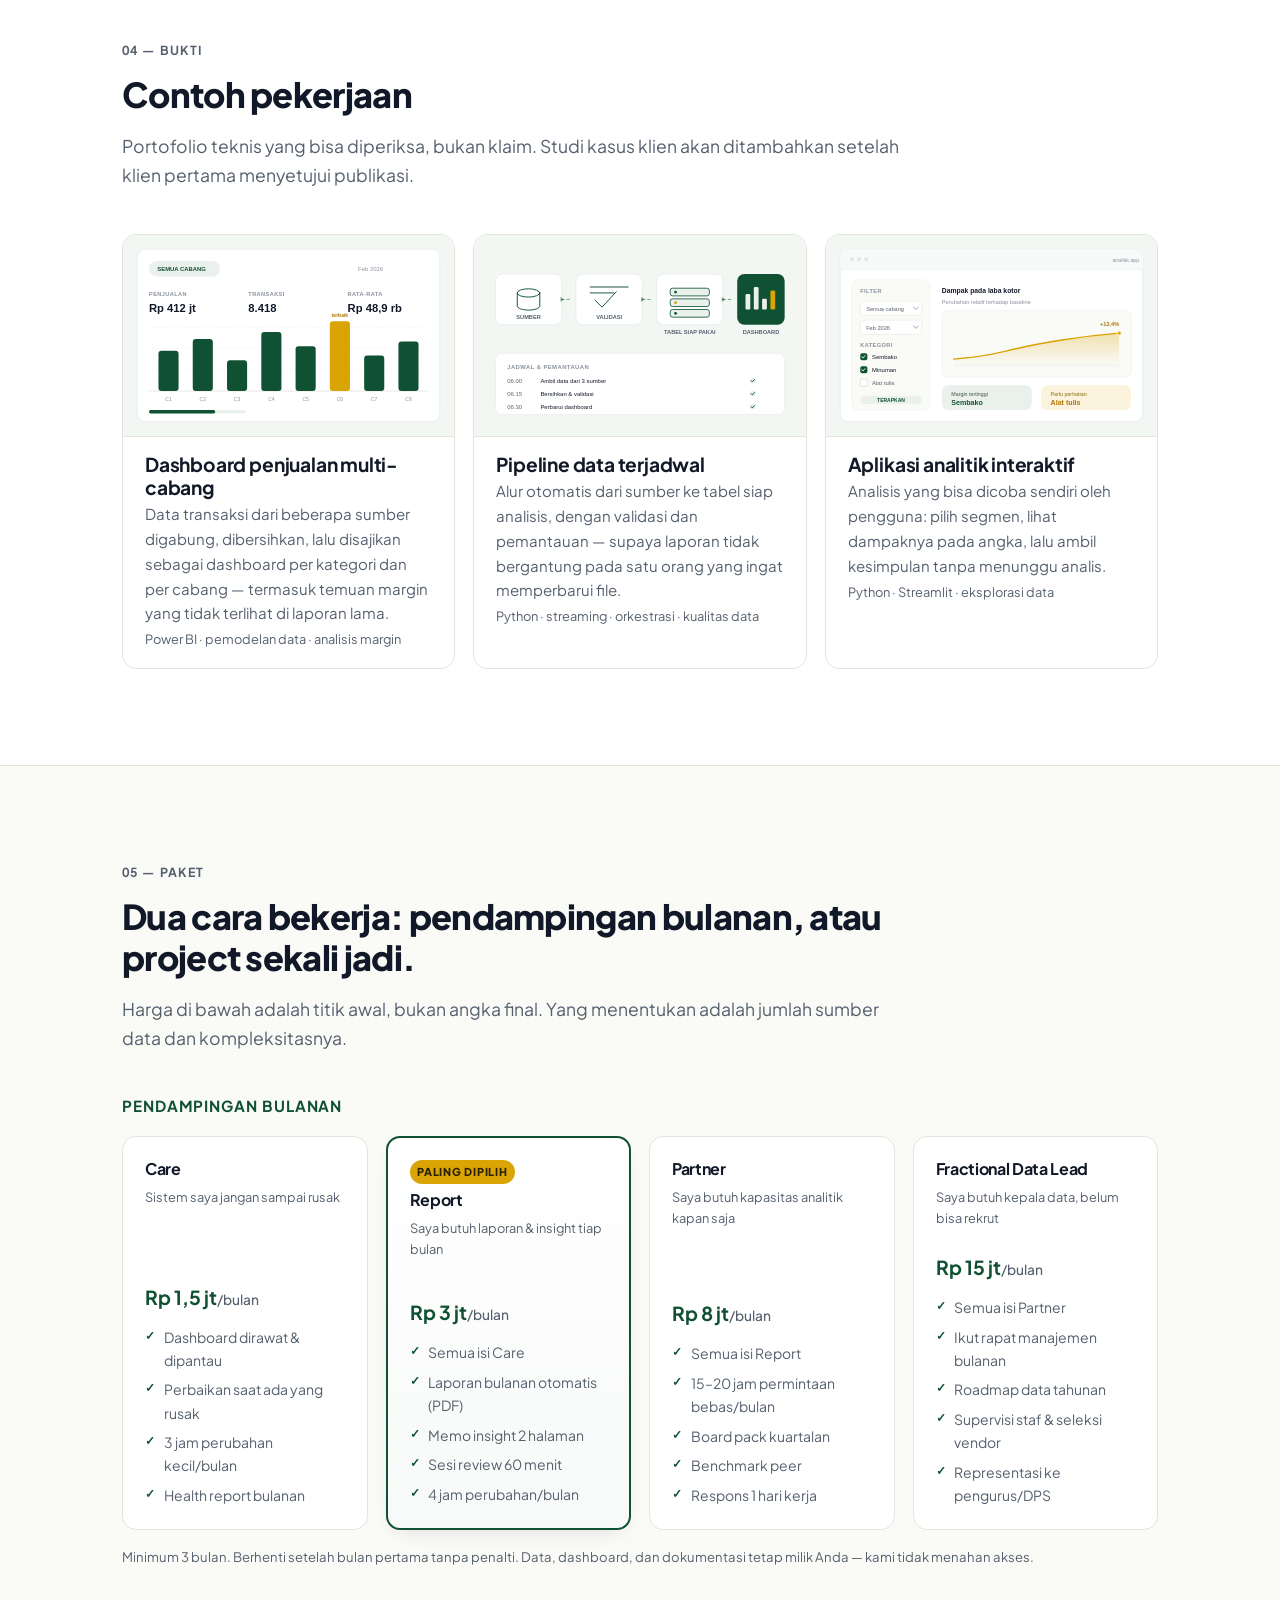
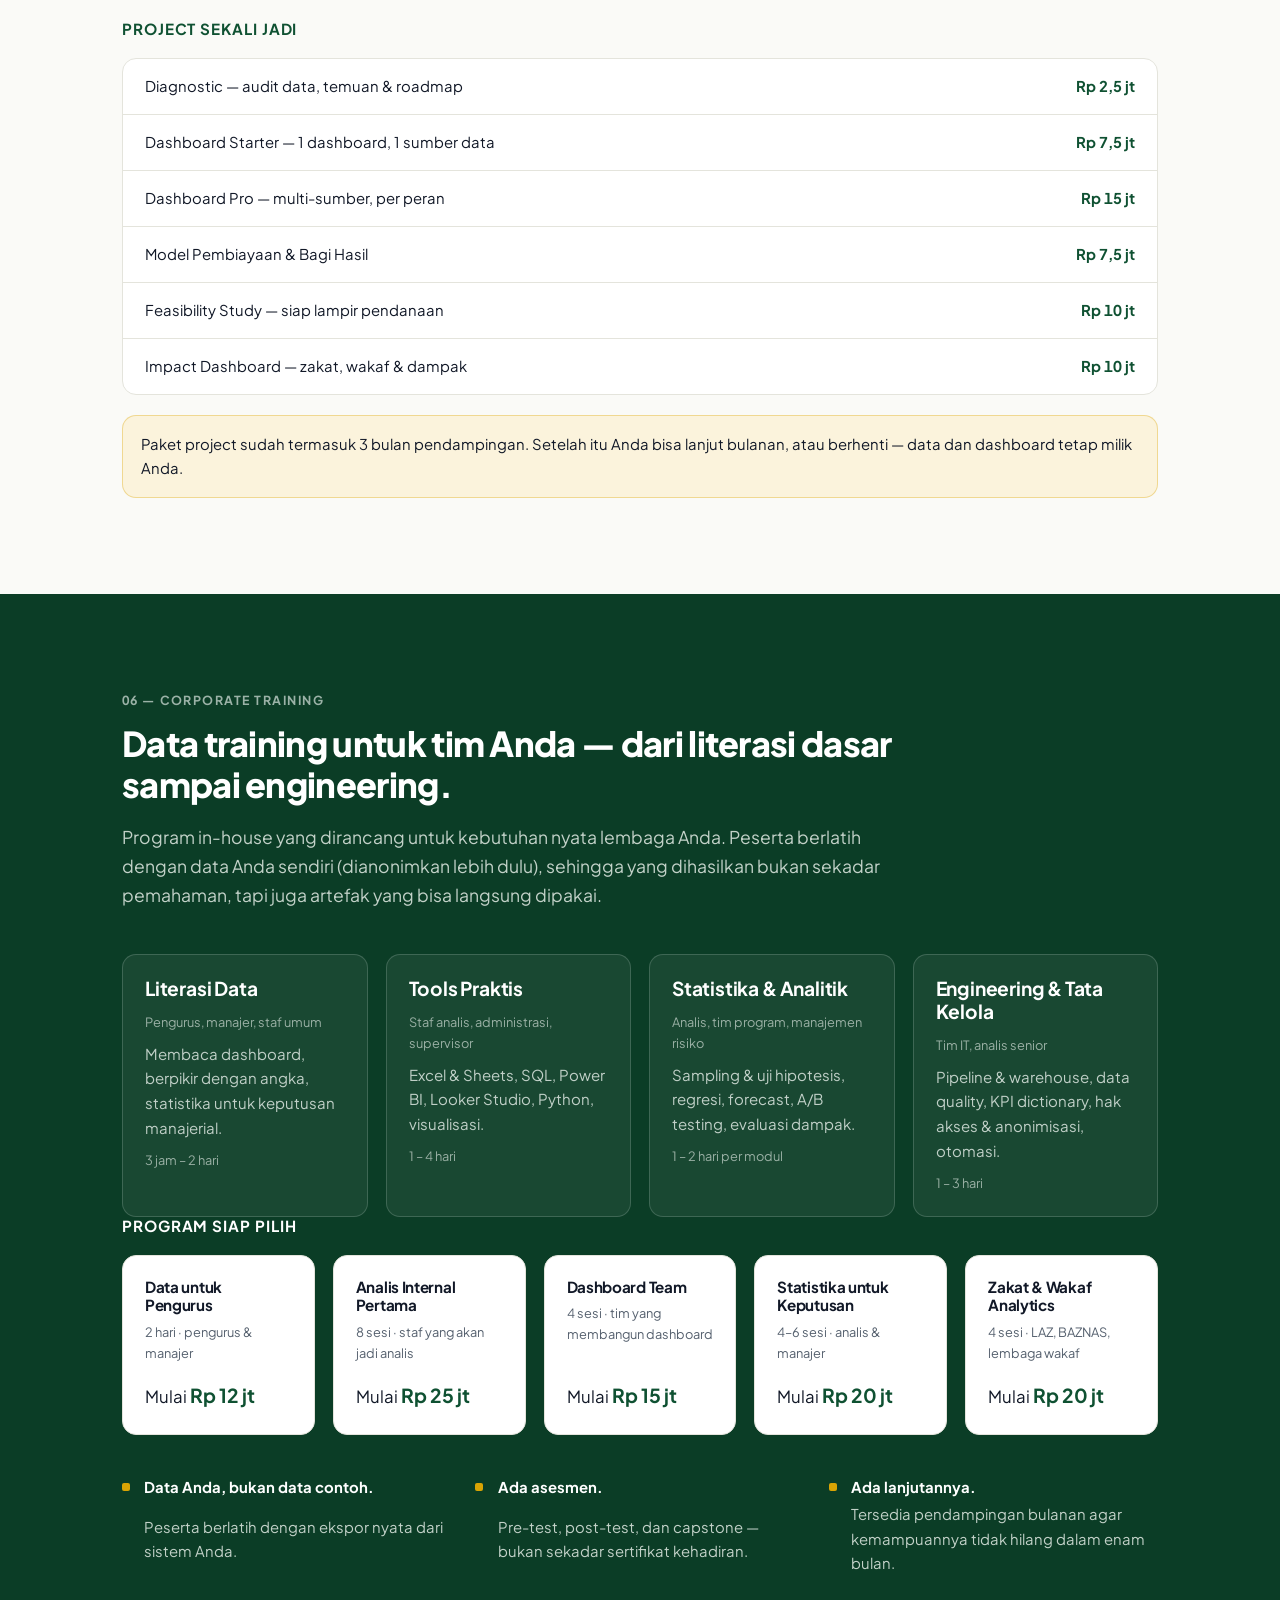
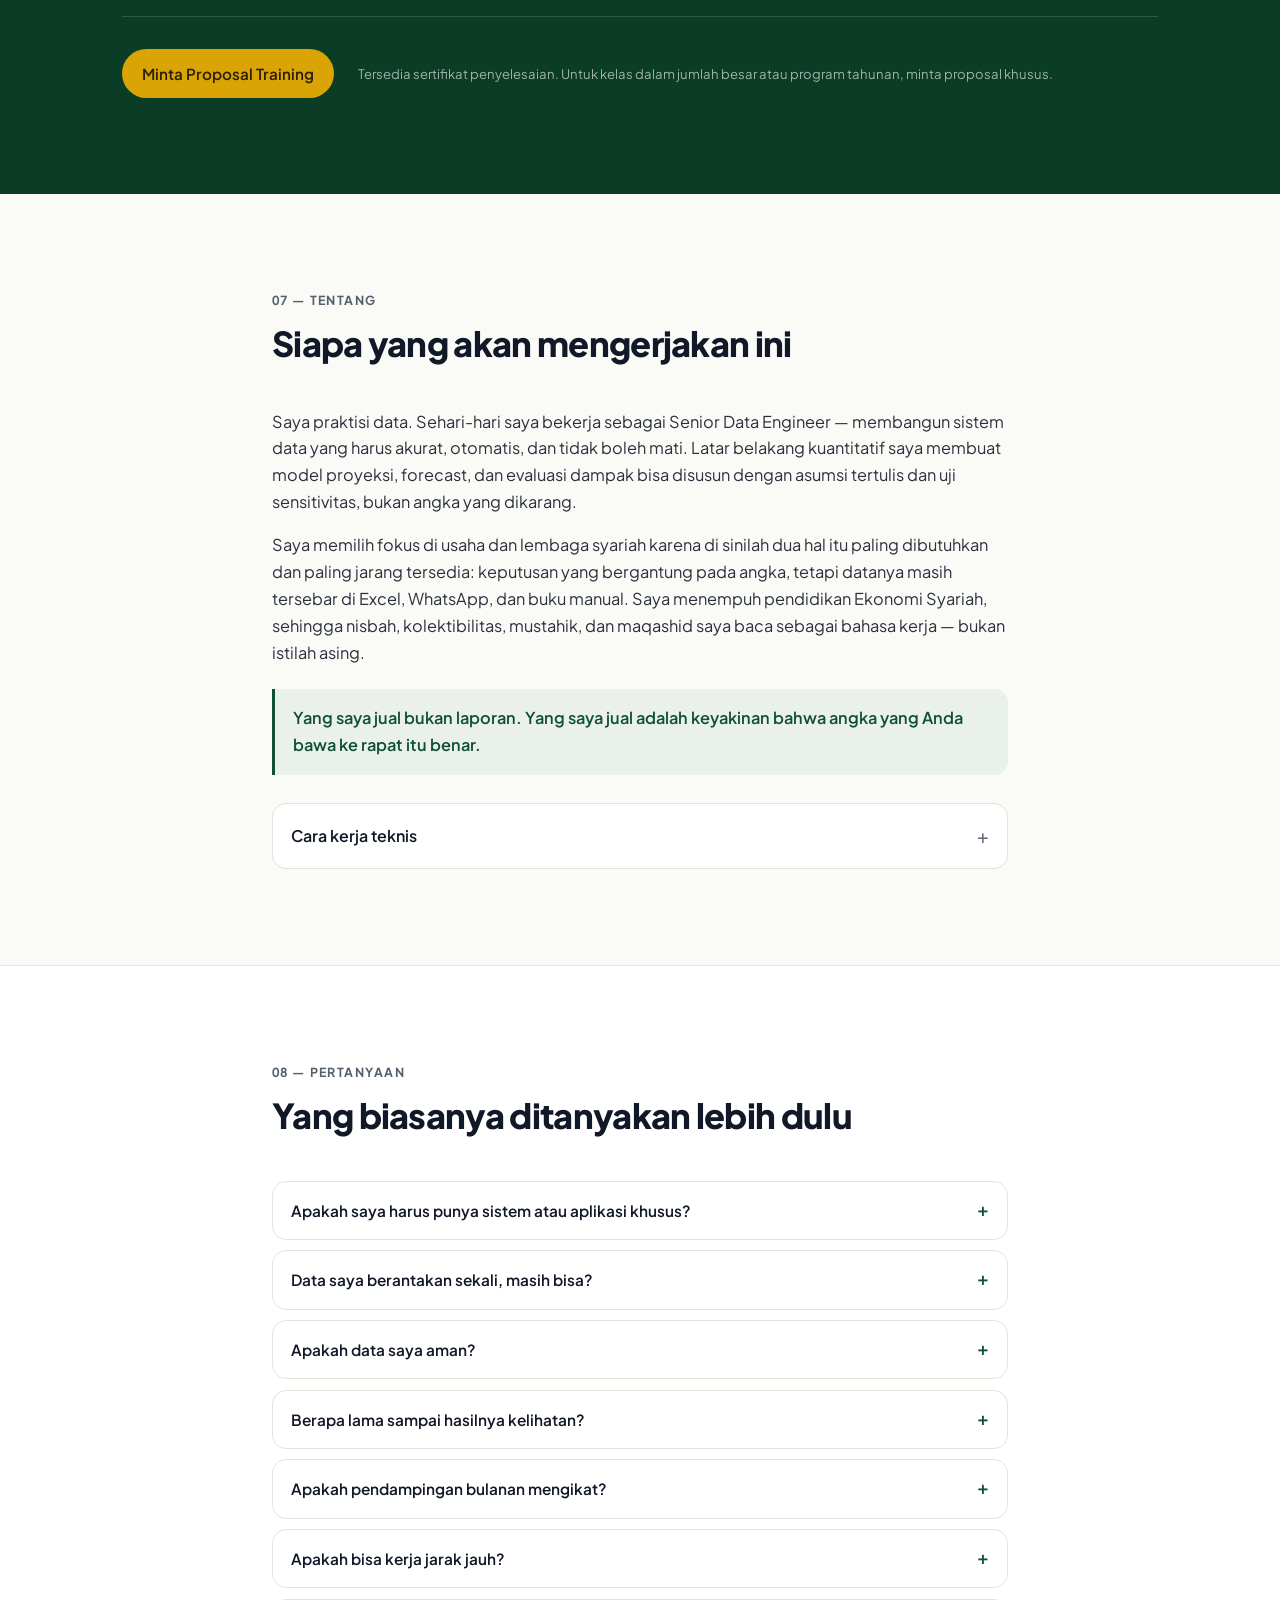
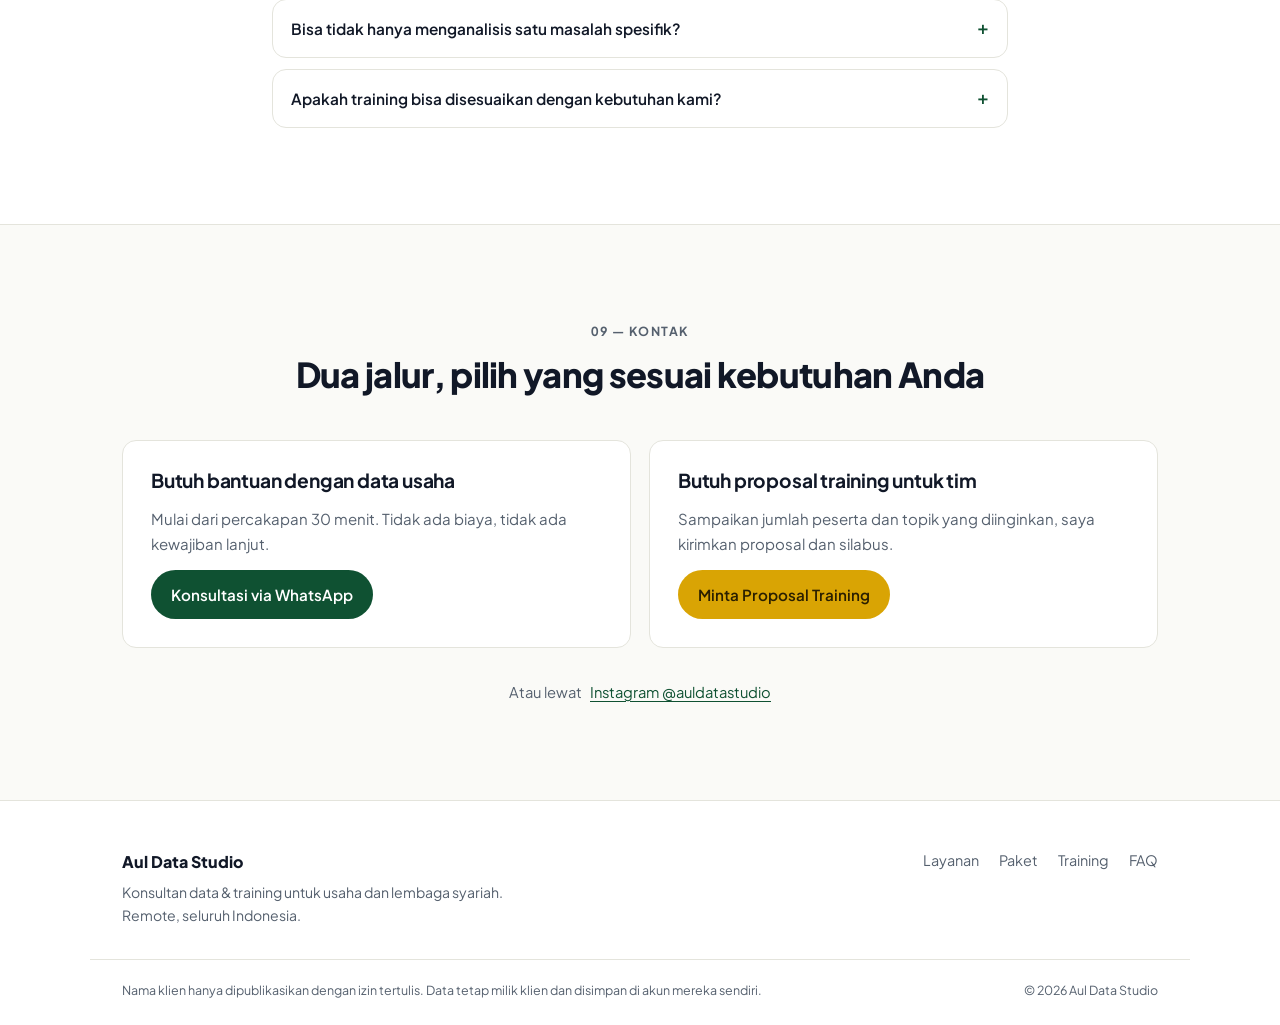
==== commit 010f967a: "chore: rebrand to Aul Data Studio, set WhatsApp and Instagram, drop PDP claims Brand menjadi Aul Dat" ====
--- a/index.html
+++ b/index.html
@@ -3,22 +3,22 @@
 <head>
 <meta charset="utf-8">
 <meta name="viewport" content="width=device-width, initial-scale=1">
-<title>Aulia Data Studio — Konsultan Data &amp; Training untuk Usaha dan Lembaga Syariah</title>
+<title>Aul Data Studio — Konsultan Data &amp; Training untuk Usaha dan Lembaga Syariah</title>
 <meta name="description" content="Konsultasi data, dashboard otomatis, model pembiayaan, dan corporate training untuk usaha dan lembaga syariah. Laporan bulanan selesai dalam satu klik.">
 <meta name="theme-color" content="#0F5132">
 <meta name="robots" content="index,follow">
 
 <!-- GANTI: ganti USERNAME dengan username GitHub Anda, atau hapus dua baris ini kalau memakai domain sendiri. -->
-<link rel="canonical" href="https://USERNAME.github.io/aulia-data-studio/">
-<meta property="og:url" content="https://USERNAME.github.io/aulia-data-studio/">
+<link rel="canonical" href="https://USERNAME.github.io/aul-data-studio/">
+<meta property="og:url" content="https://USERNAME.github.io/aul-data-studio/">
 <meta property="og:type" content="website">
-<meta property="og:title" content="Aulia Data Studio — Konsultan Data & Training untuk Usaha dan Lembaga Syariah">
+<meta property="og:title" content="Aul Data Studio — Konsultan Data & Training untuk Usaha dan Lembaga Syariah">
 <meta property="og:description" content="Laporan bulanan selesai dalam satu klik. Dashboard, model pembiayaan, analitik, dan corporate training untuk usaha dan lembaga syariah.">
 <meta property="og:image" content="assets/img/og-image.png">
 <meta property="og:image:width" content="1200">
 <meta property="og:image:height" content="630">
 <meta name="twitter:card" content="summary_large_image">
-<meta name="twitter:title" content="Aulia Data Studio">
+<meta name="twitter:title" content="Aul Data Studio">
 <meta name="twitter:description" content="Konsultan data & training untuk usaha dan lembaga syariah.">
 <meta name="twitter:image" content="assets/img/og-image.png">
 
@@ -34,7 +34,7 @@
   "@graph": [
     {
       "@type": "ProfessionalService",
-      "name": "Aulia Data Studio",
+      "name": "Aul Data Studio",
       "description": "Konsultasi data, dashboard, analitik, dan corporate training untuk usaha serta lembaga syariah di Indonesia.",
       "areaServed": { "@type": "Country", "name": "Indonesia" },
       "serviceType": [
@@ -45,7 +45,7 @@
         "Corporate training data"
       ],
       "priceRange": "Rp2.500.000-Rp60.000.000",
-      "email": "hello@example.com",
+      "sameAs": ["https://www.instagram.com/auldatastudio"],
       "knowsLanguage": ["id", "en"]
     },
     {
@@ -53,7 +53,7 @@
       "name": "Data untuk Pengurus",
       "description": "Pelatihan dua hari agar pengurus dan manajer bisa membaca dashboard, menilai klaim berbasis angka, dan mengajukan pertanyaan yang tepat atas laporan manajemen.",
       "inLanguage": "id",
-      "provider": { "@type": "Organization", "name": "Aulia Data Studio" },
+      "provider": { "@type": "Organization", "name": "Aul Data Studio" },
       "offers": { "@type": "Offer", "price": "12000000", "priceCurrency": "IDR" },
       "hasCourseInstance": {
         "@type": "CourseInstance",
@@ -66,7 +66,7 @@
       "name": "Analis Internal Pertama",
       "description": "Program delapan sesi untuk membentuk analis data internal: dari Excel dan SQL sampai statistika dasar, visualisasi, dan proyek akhir end-to-end.",
       "inLanguage": "id",
-      "provider": { "@type": "Organization", "name": "Aulia Data Studio" },
+      "provider": { "@type": "Organization", "name": "Aul Data Studio" },
       "offers": { "@type": "Offer", "price": "25000000", "priceCurrency": "IDR" }
     }
   ]
@@ -87,7 +87,7 @@
           <rect x="20.4" y="9" width="3.6" height="16" rx="1.4" fill="#F3F7F4"/>
         </svg>
       </span>
-      <span class="brand__text">Aulia<span> Data Studio</span></span>
+      <span class="brand__text">Aul<span> Data Studio</span></span>
     </a>
 
     <nav class="nav" id="nav" aria-label="Navigasi utama" data-i18n-attr="aria-label:nav.label">
@@ -132,7 +132,7 @@
           <li data-i18n="trust.2">Latar kuantitatif: model, forecast, evaluasi dampak</li>
           <li data-i18n="trust.3">Paham akad &amp; laporan lembaga syariah</li>
           <li data-i18n="trust.4">Remote, seluruh Indonesia</li>
-          <li data-i18n="trust.5">Data klien dijaga sesuai UU PDP</li>
+          <li data-i18n="trust.5">Akses data lewat akun Anda sendiri</li>
         </ul>
       </div>
 
@@ -422,7 +422,7 @@
         <article class="card card--track">
           <h3 data-i18n="track.4.t">Engineering &amp; Tata Kelola</h3>
           <p class="card__meta" data-i18n="track.4.who">Tim IT, analis senior</p>
-          <p data-i18n="track.4.d">Pipeline &amp; warehouse, data quality, KPI dictionary, UU PDP, otomasi.</p>
+          <p data-i18n="track.4.d">Pipeline &amp; warehouse, data quality, KPI dictionary, hak akses &amp; anonimisasi, otomasi.</p>
           <p class="card__meta" data-i18n="track.4.dur">1 – 3 hari</p>
         </article>
       </div>
@@ -520,7 +520,7 @@
         </details>
         <details>
           <summary data-i18n="faq.3.q">Apakah data saya aman?</summary>
-          <p data-i18n="faq.3.a">Akses lewat akun Anda, data disimpan seminimal mungkin, dan dihapus 30 hari setelah project selesai — sesuai UU PDP No. 27/2022. Data tetap milik Anda, dan kami tidak menahan akses.</p>
+          <p data-i18n="faq.3.a">Akses lewat akun Anda sendiri, jadi data tidak perlu dipindahkan ke tempat lain. Salinan data mentah dihapus setelah project selesai. Data tetap milik Anda, dan kami tidak menahan akses.</p>
         </details>
         <details>
           <summary data-i18n="faq.4.q">Berapa lama sampai hasilnya kelihatan?</summary>
@@ -569,9 +569,7 @@
 
       <p class="contact__alt">
         <span data-i18n="contact.or">Atau lewat</span>
-        <a class="js-email" data-email href="mailto:hello@example.com">hello@example.com</a>
-        <span class="contact__sep" data-li-sep aria-hidden="true">·</span>
-        <a class="js-linkedin" data-linkedin href="#" target="_blank" rel="noopener">LinkedIn</a>
+        <a class="js-ig" data-ig href="https://www.instagram.com/auldatastudio" target="_blank" rel="noopener">Instagram @auldatastudio</a>
       </p>
     </div>
   </section>
@@ -580,7 +578,7 @@
 <footer class="site-footer">
   <div class="wrap footer-inner">
     <div>
-      <p class="footer__brand">Aulia Data Studio</p>
+      <p class="footer__brand">Aul Data Studio</p>
       <p class="footer__desc" data-i18n="footer.desc">Konsultan data &amp; training untuk usaha dan lembaga syariah. Remote, seluruh Indonesia.</p>
     </div>
     <nav aria-label="Navigasi footer" data-i18n-attr="aria-label:footer.nav">
@@ -593,8 +591,8 @@
     </nav>
   </div>
   <div class="wrap footer-fine">
-    <p data-i18n="footer.legal">Data klien diperlakukan sesuai UU PDP No. 27/2022. Nama klien hanya dipublikasikan dengan izin tertulis.</p>
-    <p><span data-i18n="footer.rights">© 2026 Aulia Data Studio</span></p>
+    <p data-i18n="footer.legal">Nama klien hanya dipublikasikan dengan izin tertulis. Data tetap milik klien dan disimpan di akun mereka sendiri.</p>
+    <p><span data-i18n="footer.rights">© 2026 Aul Data Studio</span></p>
   </div>
 </footer>
 
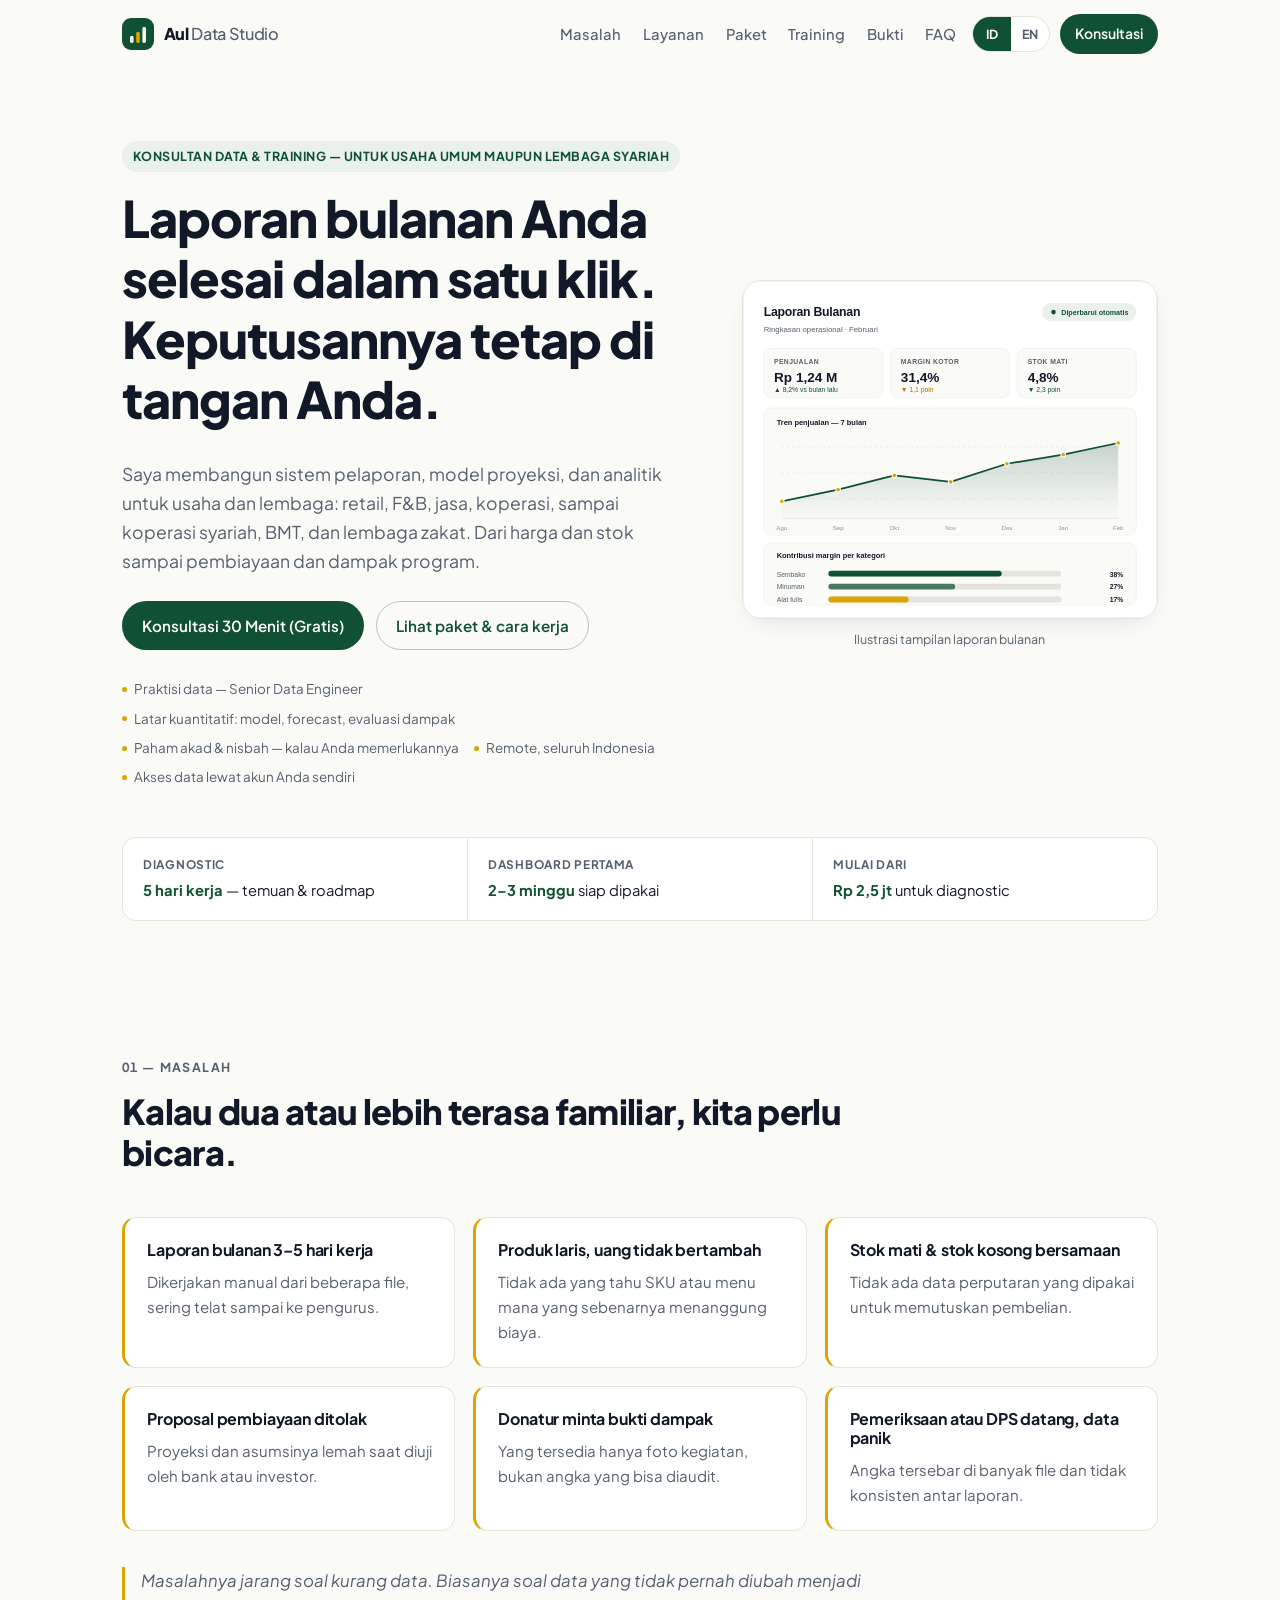
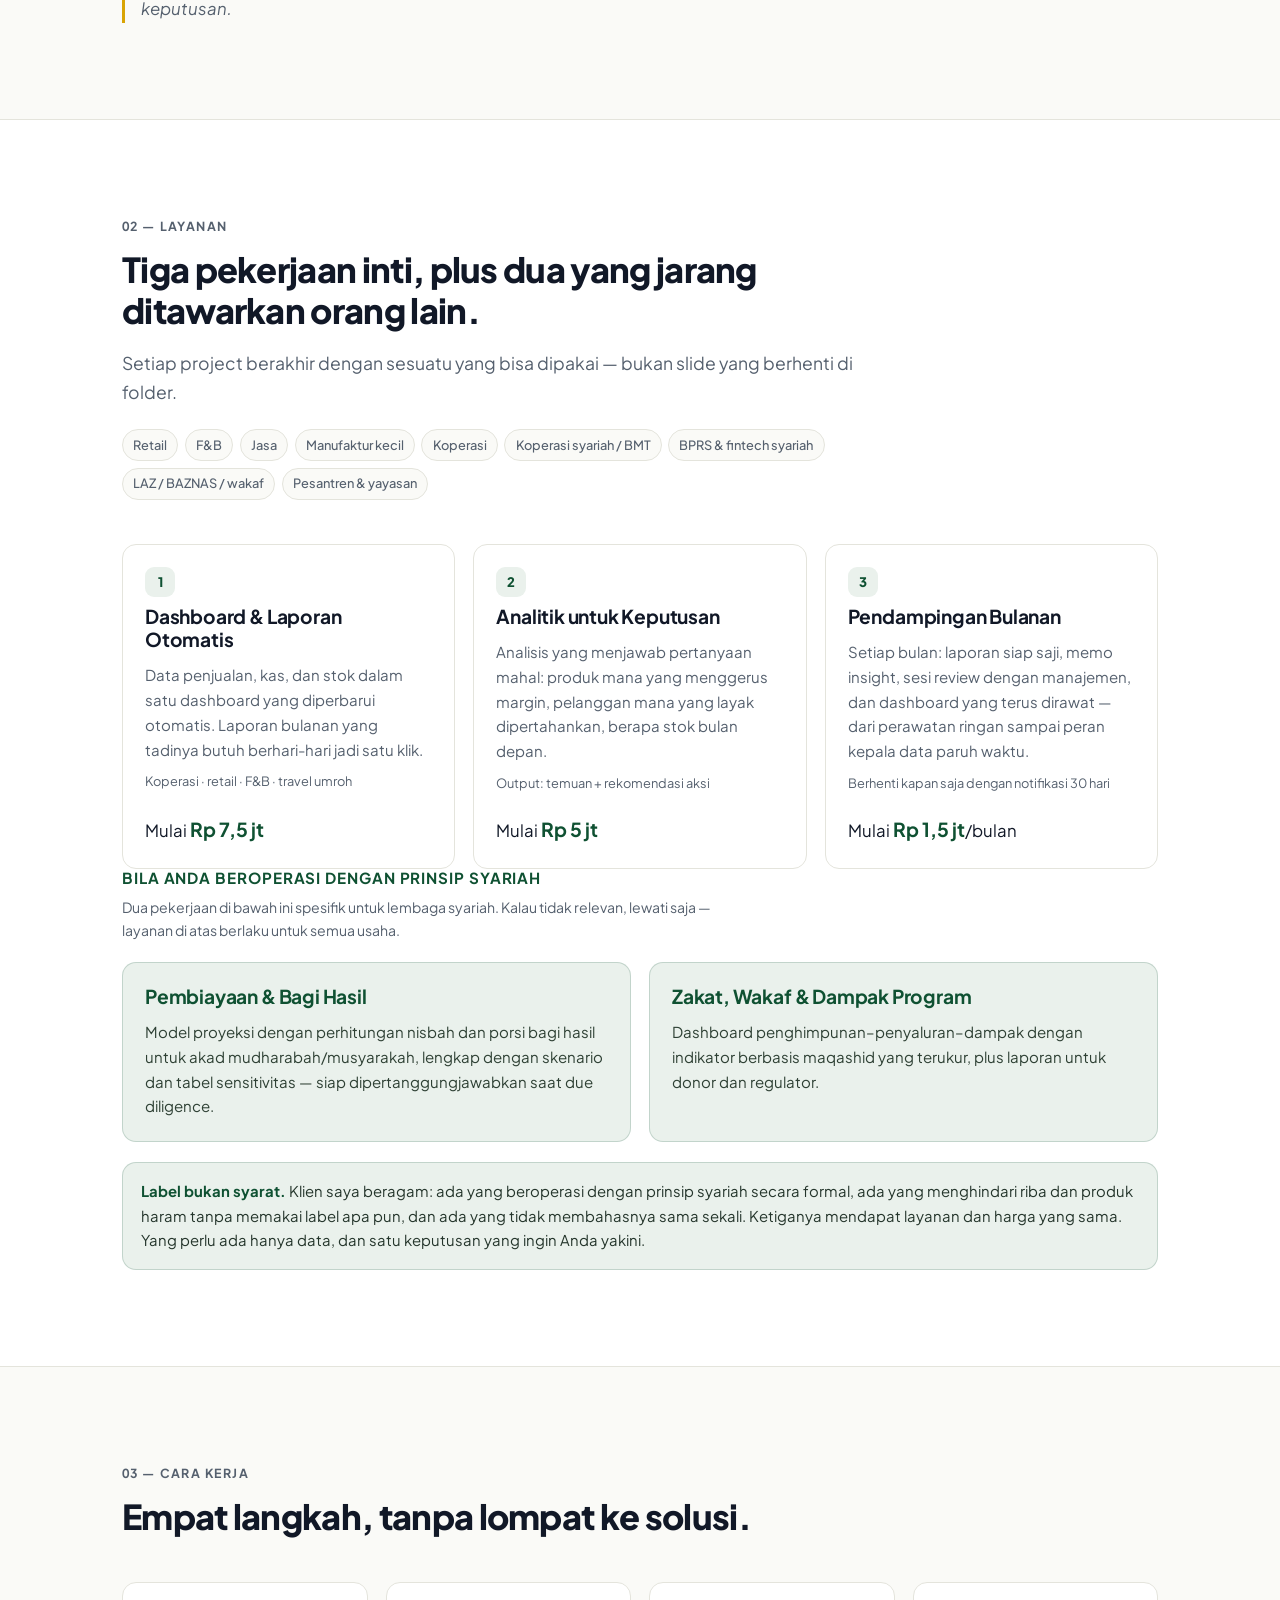
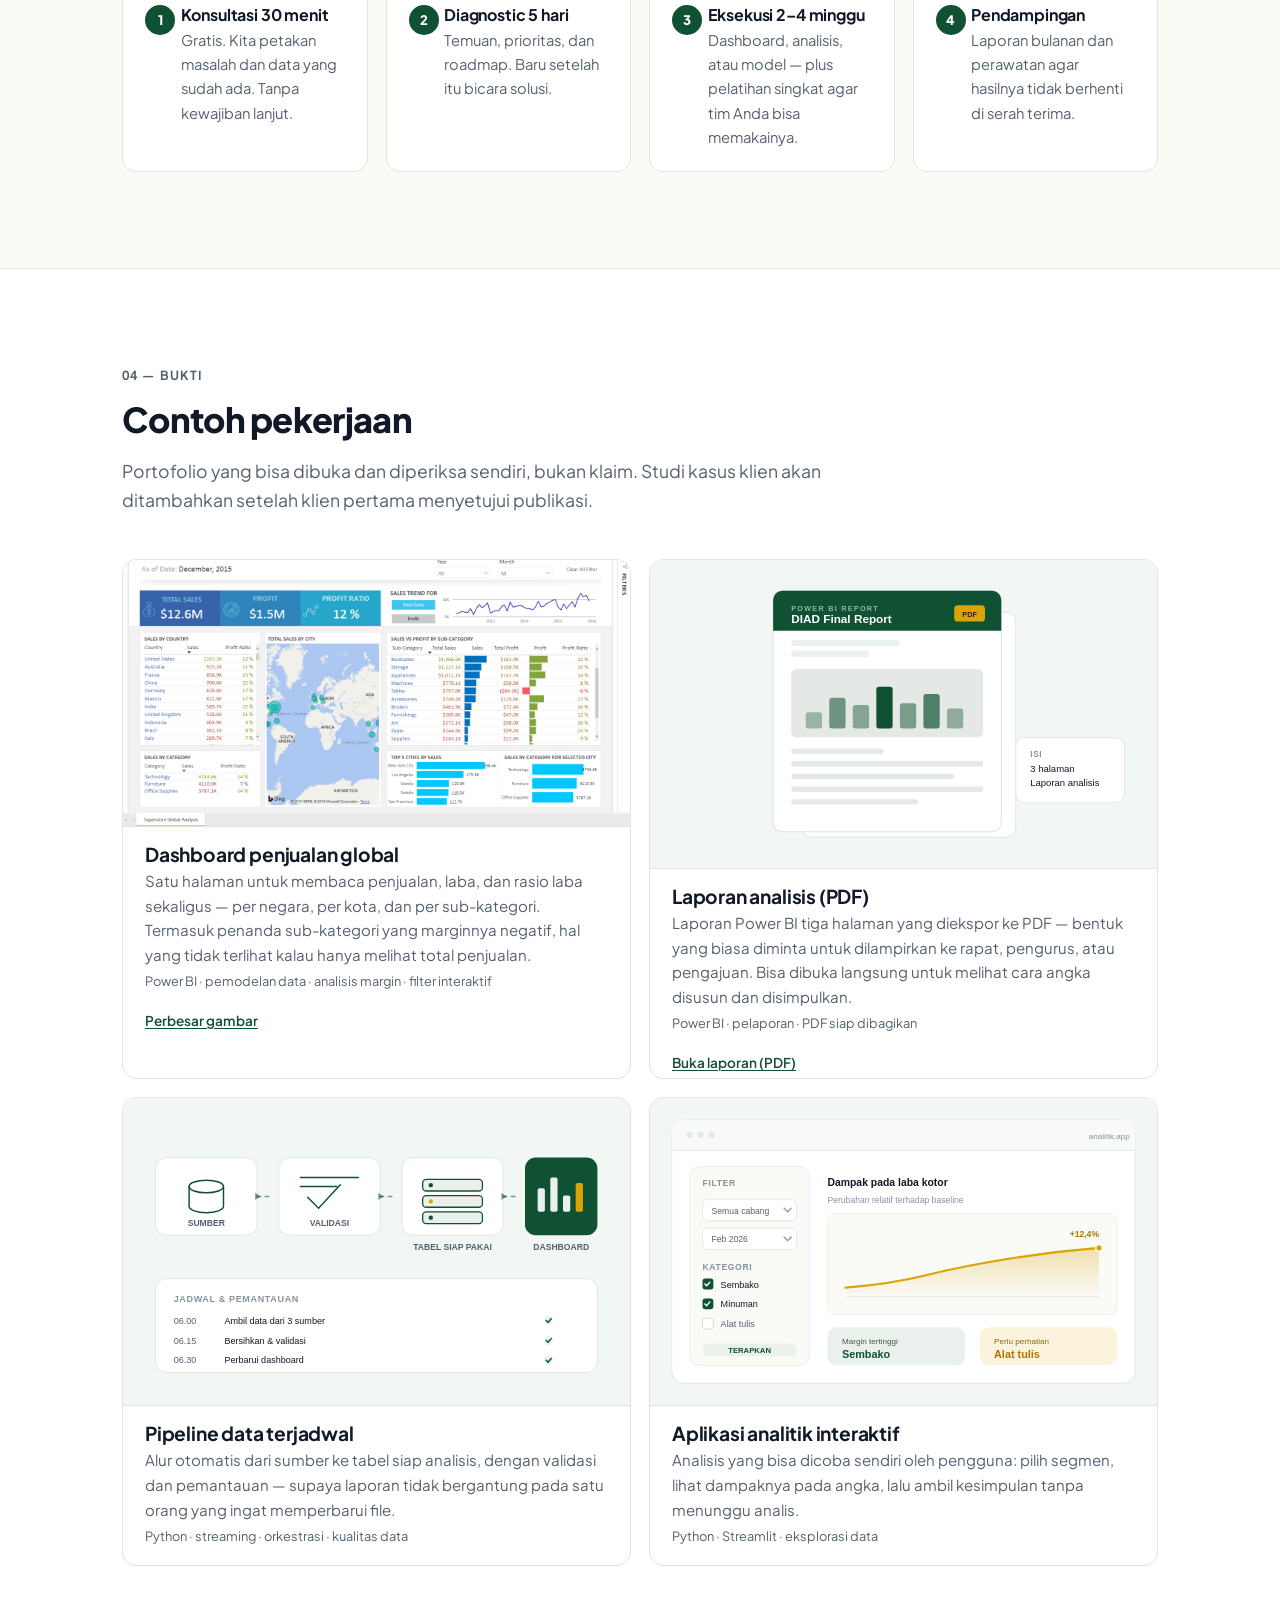
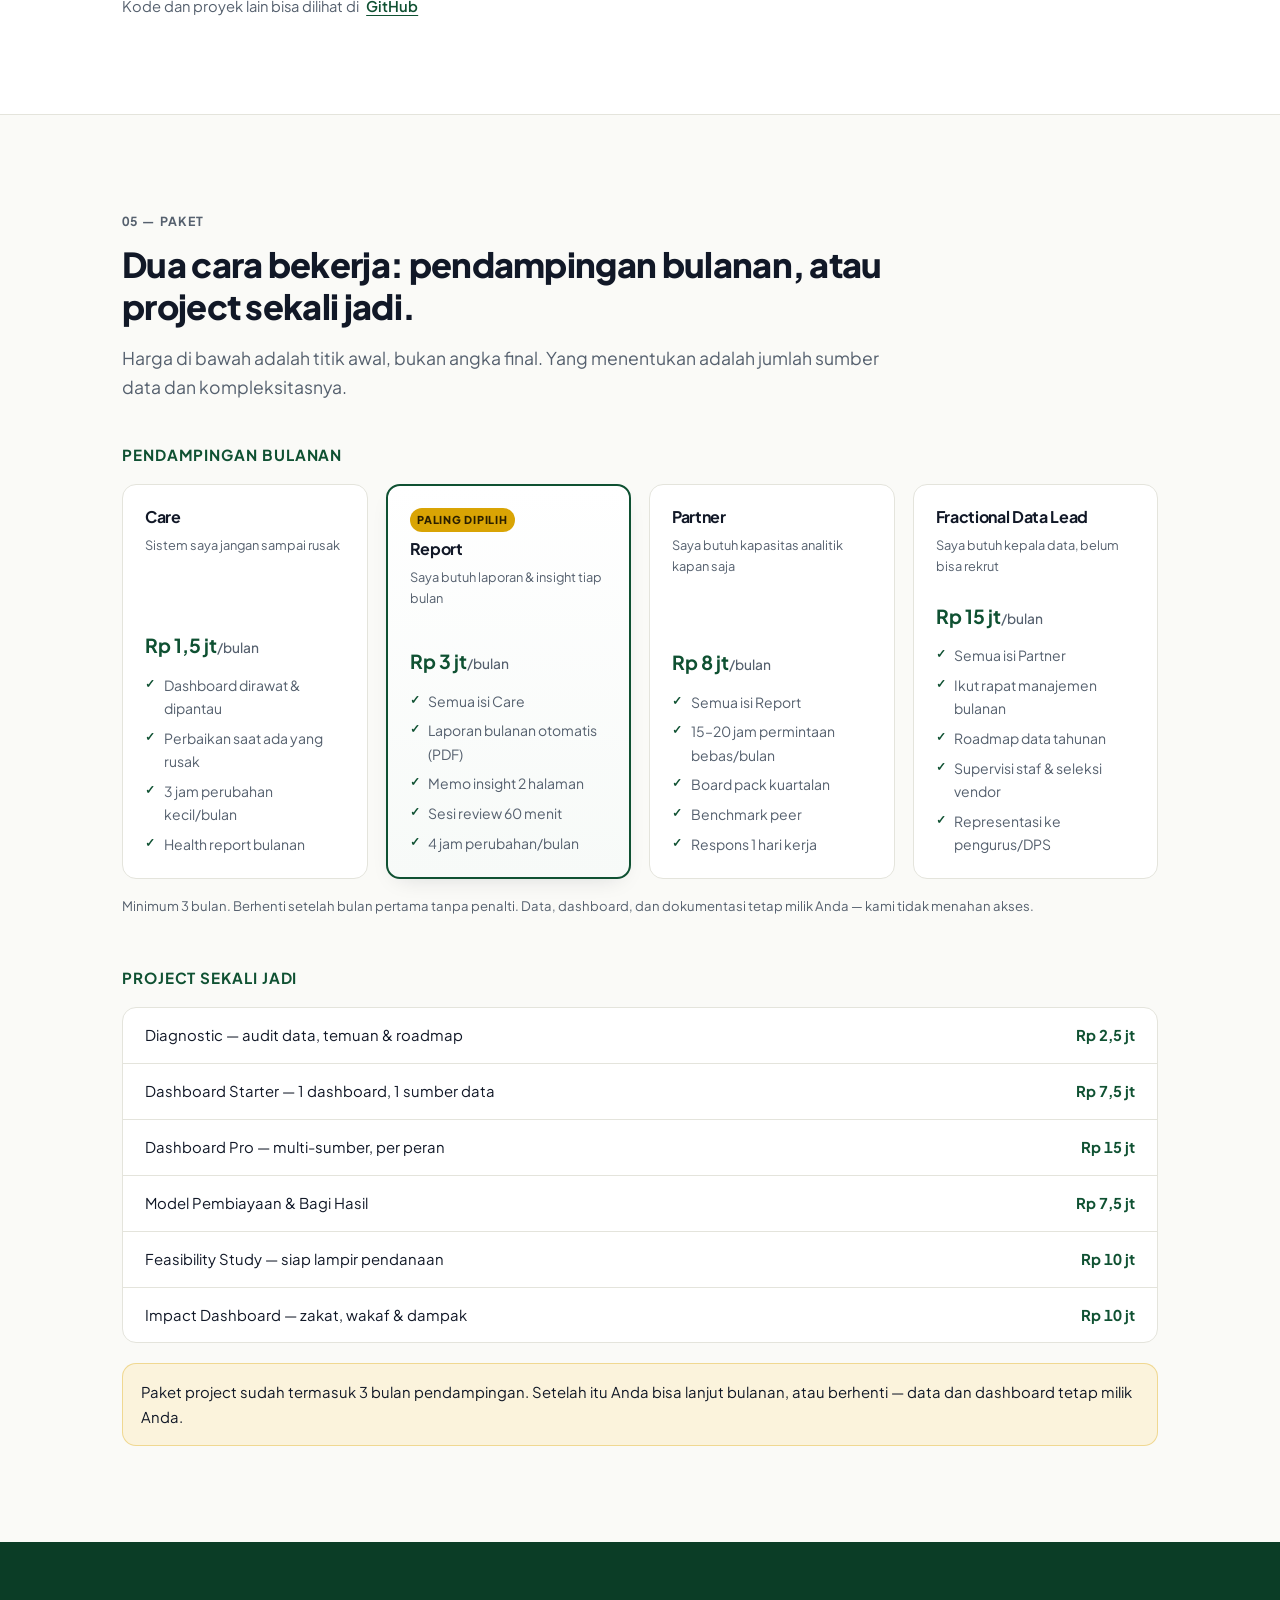
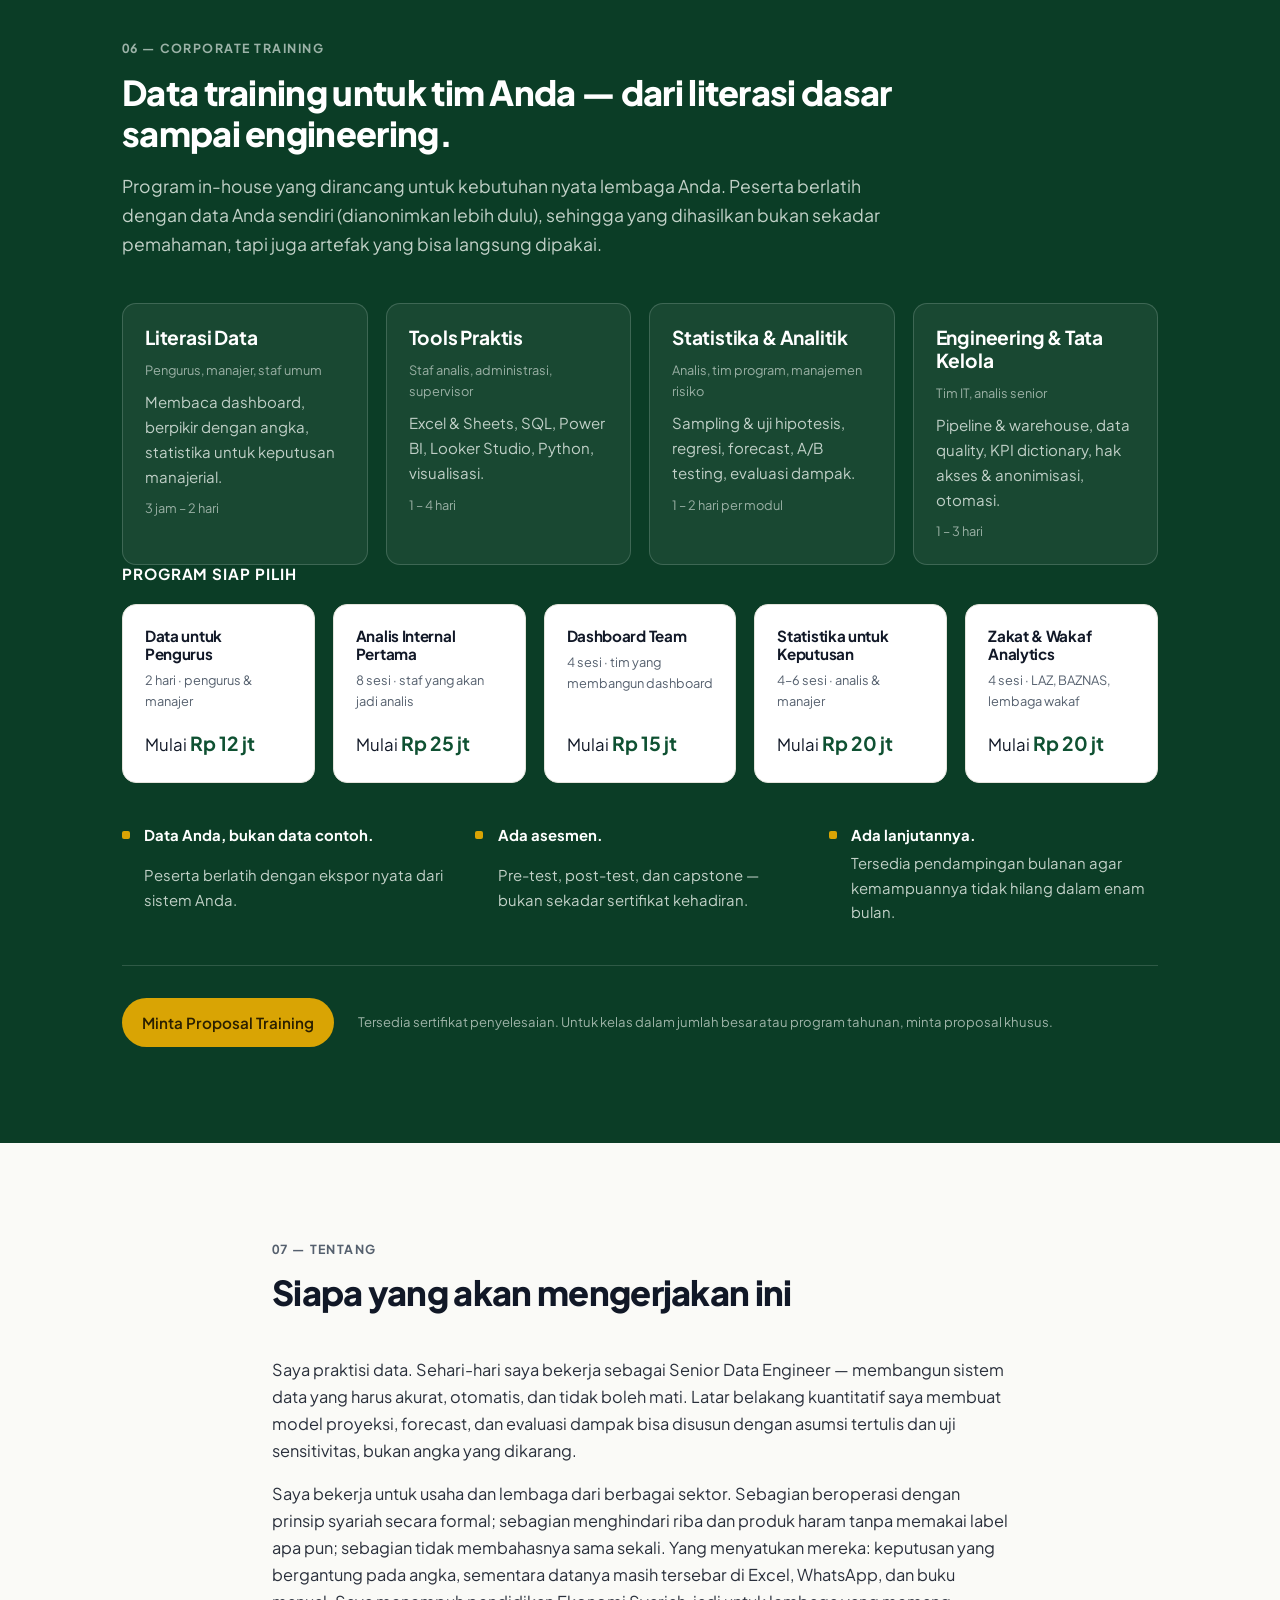
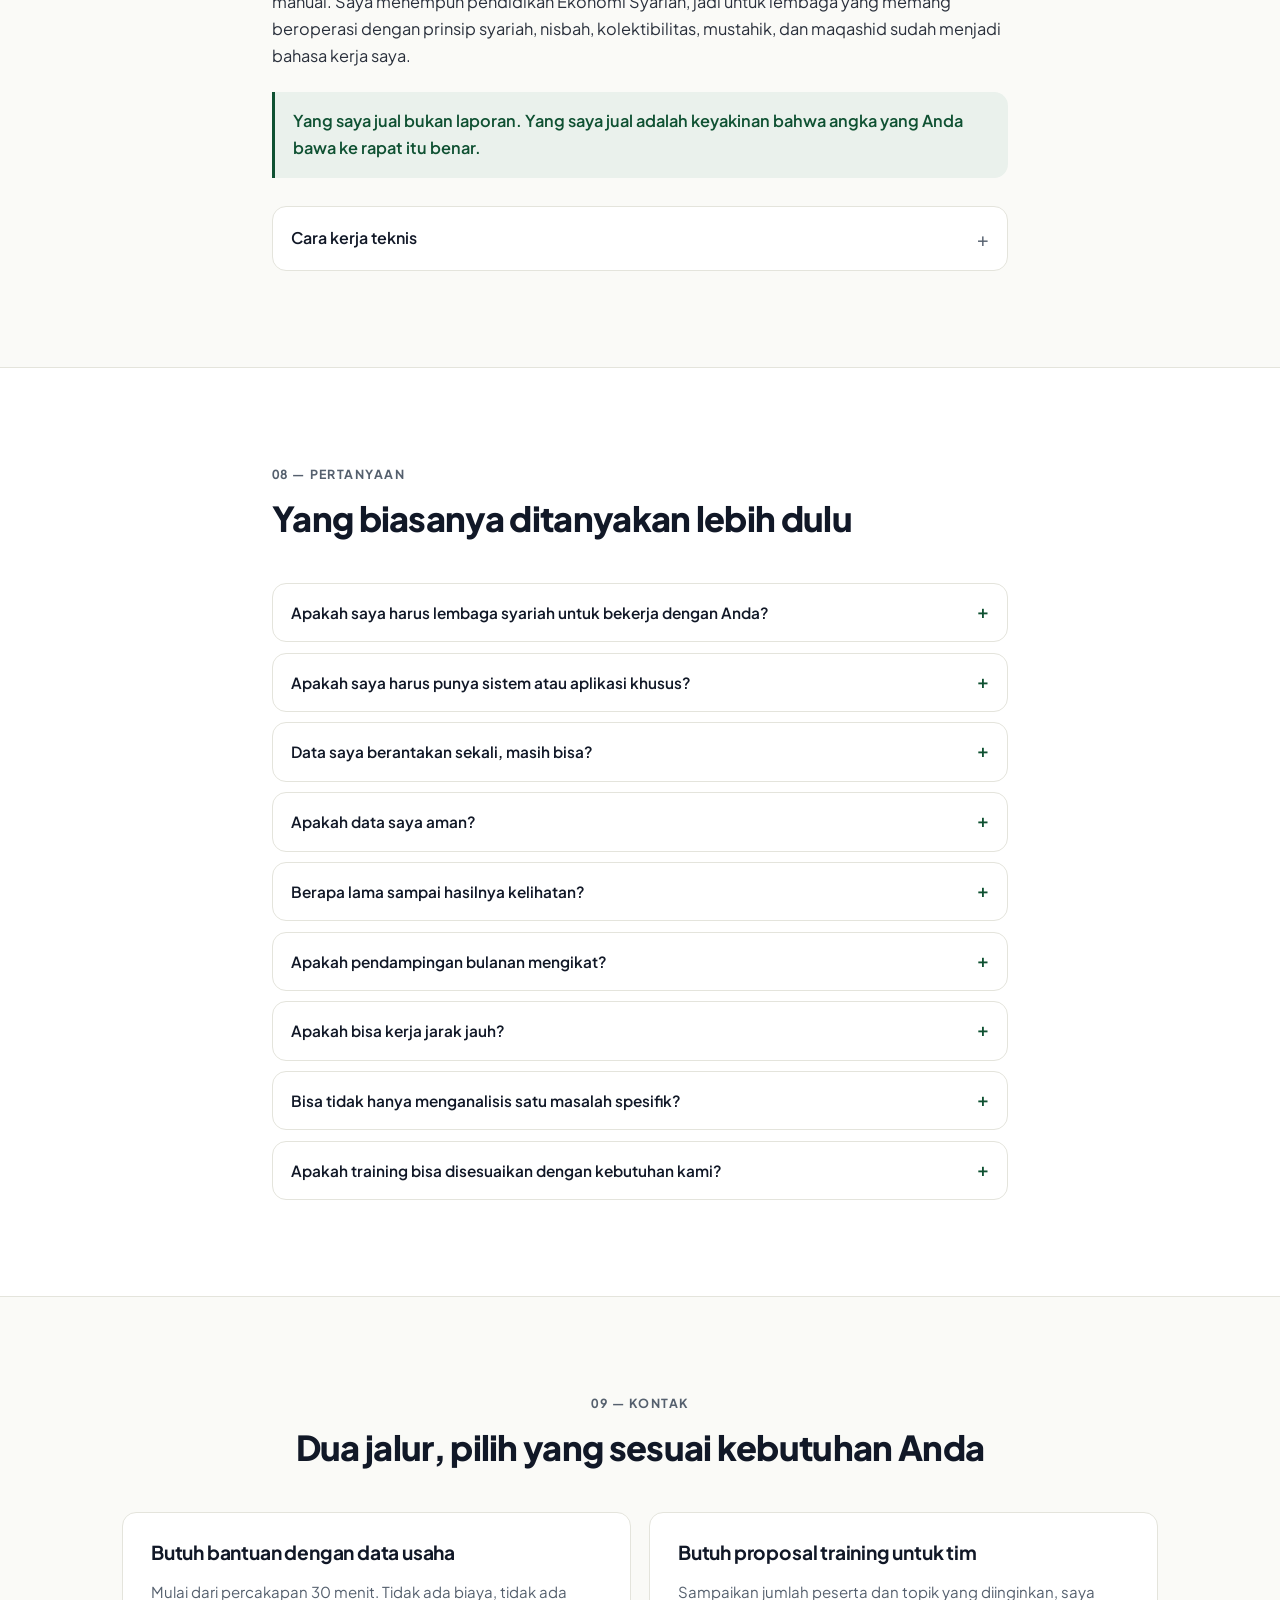
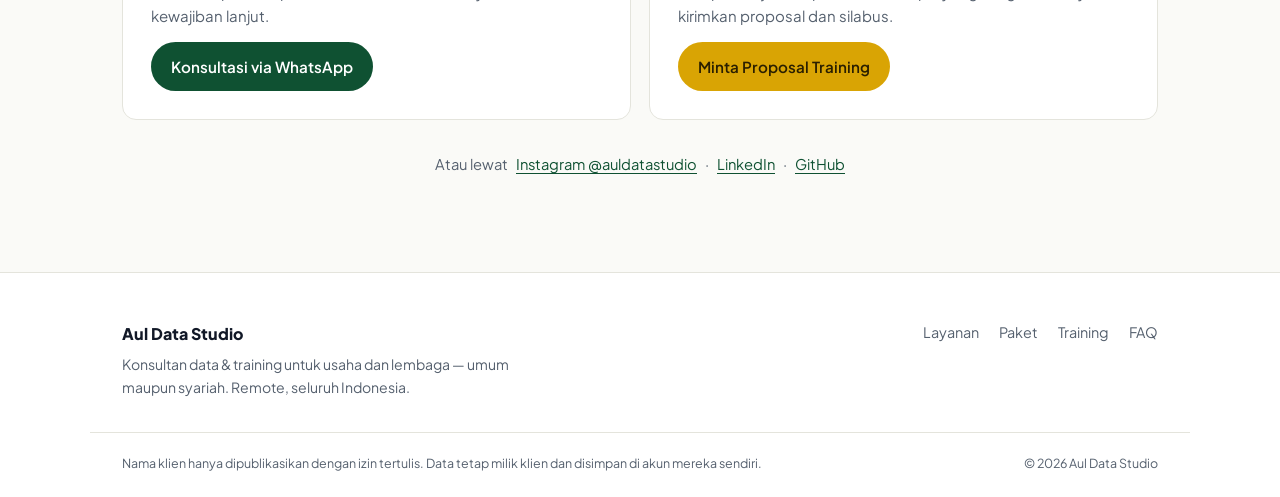
==== commit 507adeab: "feat: inclusive positioning, real portfolio, LinkedIn and GitHub links Positioning dipindah dari 'kh" ====
--- a/index.html
+++ b/index.html
@@ -1,10 +1,10 @@
-<!doctype html>
+﻿<!doctype html>
 <html lang="id">
 <head>
 <meta charset="utf-8">
 <meta name="viewport" content="width=device-width, initial-scale=1">
-<title>Aul Data Studio — Konsultan Data &amp; Training untuk Usaha dan Lembaga Syariah</title>
-<meta name="description" content="Konsultasi data, dashboard otomatis, model pembiayaan, dan corporate training untuk usaha dan lembaga syariah. Laporan bulanan selesai dalam satu klik.">
+<title>Aul Data Studio — Konsultan Data &amp; Training untuk Usaha dan Lembaga</title>
+<meta name="description" content="Konsultasi data, dashboard otomatis, model pembiayaan, dan corporate training untuk usaha dan lembaga — retail, F&amp;B, koperasi, koperasi syariah, BMT, LAZ/BAZNAS. Laporan bulanan dalam satu klik.">
 <meta name="theme-color" content="#0F5132">
 <meta name="robots" content="index,follow">
 
@@ -12,14 +12,14 @@
 <link rel="canonical" href="https://USERNAME.github.io/aul-data-studio/">
 <meta property="og:url" content="https://USERNAME.github.io/aul-data-studio/">
 <meta property="og:type" content="website">
-<meta property="og:title" content="Aul Data Studio — Konsultan Data & Training untuk Usaha dan Lembaga Syariah">
-<meta property="og:description" content="Laporan bulanan selesai dalam satu klik. Dashboard, model pembiayaan, analitik, dan corporate training untuk usaha dan lembaga syariah.">
+<meta property="og:title" content="Aul Data Studio — Konsultan Data & Training untuk Usaha dan Lembaga">
+<meta property="og:description" content="Laporan bulanan selesai dalam satu klik. Dashboard, model pembiayaan, analitik, dan corporate training untuk usaha umum maupun lembaga syariah.">
 <meta property="og:image" content="assets/img/og-image.png">
 <meta property="og:image:width" content="1200">
 <meta property="og:image:height" content="630">
 <meta name="twitter:card" content="summary_large_image">
 <meta name="twitter:title" content="Aul Data Studio">
-<meta name="twitter:description" content="Konsultan data & training untuk usaha dan lembaga syariah.">
+<meta name="twitter:description" content="Konsultan data & training untuk usaha umum maupun lembaga syariah.">
 <meta name="twitter:image" content="assets/img/og-image.png">
 
 <link rel="icon" href="assets/img/favicon.svg" type="image/svg+xml">
@@ -35,7 +35,7 @@
     {
       "@type": "ProfessionalService",
       "name": "Aul Data Studio",
-      "description": "Konsultasi data, dashboard, analitik, dan corporate training untuk usaha serta lembaga syariah di Indonesia.",
+      "description": "Konsultasi data, dashboard, analitik, dan corporate training untuk usaha dan lembaga di Indonesia — termasuk koperasi syariah, BMT, BPRS, dan lembaga zakat/wakaf.",
       "areaServed": { "@type": "Country", "name": "Indonesia" },
       "serviceType": [
         "Konsultasi data",
@@ -106,7 +106,7 @@
         <button type="button" data-lang="id" aria-pressed="true">ID</button>
         <button type="button" data-lang="en" aria-pressed="false">EN</button>
       </div>
-      <a class="btn btn--primary btn--sm js-wa" data-wa="consult" href="https://wa.me/62XXXXXXXXXX" target="_blank" rel="noopener" data-i18n="nav.cta">Konsultasi</a>
+      <a class="btn btn--primary btn--sm js-wa" data-wa="consult" href="https://wa.me/6281284810608" target="_blank" rel="noopener" data-i18n="nav.cta">Konsultasi</a>
       <button class="burger" id="burger" type="button" aria-expanded="false" aria-controls="nav" aria-label="Buka menu" data-i18n-attr="aria-label:nav.menu">
         <span aria-hidden="true"></span><span aria-hidden="true"></span><span aria-hidden="true"></span>
       </button>
@@ -120,17 +120,17 @@
   <section class="hero" id="hero">
     <div class="wrap hero__inner">
       <div class="hero__copy">
-        <p class="eyebrow" data-i18n="hero.eyebrow">Konsultan data untuk usaha &amp; lembaga syariah</p>
+        <p class="eyebrow" data-i18n="hero.eyebrow">Konsultan data &amp; training — untuk usaha umum maupun lembaga syariah</p>
         <h1 data-i18n="hero.title">Laporan bulanan Anda selesai dalam satu klik. Keputusannya tetap di tangan Anda.</h1>
-        <p class="lede" data-i18n="hero.lede">Saya membangun sistem pelaporan, model proyeksi, dan analitik yang dipakai untuk mengambil keputusan — dari harga dan stok sampai pembiayaan dan dampak program.</p>
+        <p class="lede" data-i18n="hero.lede">Saya membangun sistem pelaporan, model proyeksi, dan analitik untuk usaha dan lembaga: retail, F&amp;B, jasa, koperasi, sampai koperasi syariah, BMT, dan lembaga zakat. Dari harga dan stok sampai pembiayaan dan dampak program.</p>
         <div class="hero__actions">
-          <a class="btn btn--primary js-wa" data-wa="consult" href="https://wa.me/62XXXXXXXXXX" target="_blank" rel="noopener" data-i18n="hero.cta1">Konsultasi 30 Menit (Gratis)</a>
+          <a class="btn btn--primary js-wa" data-wa="consult" href="https://wa.me/6281284810608" target="_blank" rel="noopener" data-i18n="hero.cta1">Konsultasi 30 Menit (Gratis)</a>
           <a class="btn btn--ghost" href="#paket" data-i18n="hero.cta2">Lihat paket &amp; cara kerja</a>
         </div>
         <ul class="trust">
           <li data-i18n="trust.1">Praktisi data — Senior Data Engineer</li>
           <li data-i18n="trust.2">Latar kuantitatif: model, forecast, evaluasi dampak</li>
-          <li data-i18n="trust.3">Paham akad &amp; laporan lembaga syariah</li>
+          <li data-i18n="trust.3">Paham akad &amp; nisbah — kalau Anda memerlukannya</li>
           <li data-i18n="trust.4">Remote, seluruh Indonesia</li>
           <li data-i18n="trust.5">Akses data lewat akun Anda sendiri</li>
         </ul>
@@ -206,6 +206,17 @@
         <p class="kicker">02 — <span data-i18n="services.kicker">Layanan</span></p>
         <h2 data-i18n="services.title">Tiga pekerjaan inti, plus dua yang jarang ditawarkan orang lain.</h2>
         <p class="lede" data-i18n="services.lede">Setiap project berakhir dengan sesuatu yang bisa dipakai — bukan slide yang berhenti di folder.</p>
+        <ul class="chips" aria-label="Sektor yang dilayani" data-i18n-attr="aria-label:services.chipsLabel">
+          <li data-i18n="sector.1">Retail</li>
+          <li data-i18n="sector.2">F&amp;B</li>
+          <li data-i18n="sector.3">Jasa</li>
+          <li data-i18n="sector.4">Manufaktur kecil</li>
+          <li data-i18n="sector.5">Koperasi</li>
+          <li data-i18n="sector.6">Koperasi syariah / BMT</li>
+          <li data-i18n="sector.7">BPRS &amp; fintech syariah</li>
+          <li data-i18n="sector.8">LAZ / BAZNAS / wakaf</li>
+          <li data-i18n="sector.9">Pesantren &amp; yayasan</li>
+        </ul>
       </header>
 
       <div class="grid grid--3">
@@ -234,15 +245,21 @@
         </article>
       </div>
 
-      <div class="grid grid--2 grid--spaced">
+      <h3 class="subhead" data-i18n="services.syariahTitle">Bila Anda beroperasi dengan prinsip syariah</h3>
+      <p class="subhead-note" data-i18n="services.syariahNote">Dua pekerjaan di bawah ini spesifik untuk lembaga syariah. Kalau tidak relevan, lewati saja — layanan di atas berlaku untuk semua usaha.</p>
+      <div class="grid grid--2">
         <article class="card card--syariah">
           <h3 data-i18n="services.4.t">Pembiayaan &amp; Bagi Hasil</h3>
           <p data-i18n="services.4.d">Model proyeksi dengan perhitungan nisbah dan porsi bagi hasil untuk akad mudharabah/musyarakah, lengkap dengan skenario dan tabel sensitivitas — siap dipertanggungjawabkan saat due diligence.</p>
         </article>
         <article class="card card--syariah">
           <h3 data-i18n="services.5.t">Zakat, Wakaf &amp; Dampak Program</h3>
-          <p data-i18n="services.5.d">Dashboard penghimpunan–penyaluran–dampak dengan indikator berbasis maqashid yang terukur, plus laporan untuk donatur dan regulator.</p>
-        </article>
+          <p data-i18n="services.5.d">Dashboard penghimpunan–penyaluran–dampak dengan indikator berbasis maqashid yang terukur, plus laporan untuk donor dan regulator.</p>
+        </article>
+      </div>
+
+      <div class="callout callout--soft">
+        <p data-i18n-html="services.inclusive"><strong>Label bukan syarat.</strong> Klien saya beragam: ada yang beroperasi dengan prinsip syariah secara formal, ada yang menghindari riba dan produk haram tanpa memakai label apa pun, dan ada yang tidak membahasnya sama sekali. Ketiganya mendapat layanan dan harga yang sama. Yang perlu ada hanya data, dan satu keputusan yang ingin Anda yakini.</p>
       </div>
     </div>
   </section>
@@ -282,31 +299,53 @@
       <header class="section__head">
         <p class="kicker">04 — <span data-i18n="proof.kicker">Bukti</span></p>
         <h2 data-i18n="proof.title">Contoh pekerjaan</h2>
-        <p class="lede" data-i18n="proof.lede">Portofolio teknis yang bisa diperiksa, bukan klaim. Studi kasus klien akan ditambahkan setelah klien pertama menyetujui publikasi.</p>
-      </header>
-
-      <div class="grid grid--3">
+        <p class="lede" data-i18n="proof.lede">Portofolio yang bisa dibuka dan diperiksa sendiri, bukan klaim. Studi kasus klien akan ditambahkan setelah klien pertama menyetujui publikasi.</p>
+      </header>
+
+      <div class="grid grid--2">
         <article class="card card--work">
-          <div class="card__media"><img src="assets/img/work-sales.svg" alt="Ilustrasi dashboard penjualan multi-cabang dengan grafik tren dan tabel kategori" width="560" height="340" loading="lazy" decoding="async"></div>
-          <h3 data-i18n="proof.1.t">Dashboard penjualan multi-cabang</h3>
-          <p data-i18n="proof.1.d">Data transaksi dari beberapa sumber digabung, dibersihkan, lalu disajikan sebagai dashboard per kategori dan per cabang — termasuk temuan margin yang tidak terlihat di laporan lama.</p>
-          <p class="card__meta" data-i18n="proof.1.meta">Power BI · pemodelan data · analisis margin</p>
+          <div class="card__media card__media--shot">
+            <a href="assets/img/work-superstore.png" target="_blank" rel="noopener" class="card__zoom">
+              <img src="assets/img/work-superstore.png" alt="Dashboard Power BI Superstore Global Analysis: penjualan per negara, peta penjualan per kota, tren penjualan, dan laba per sub-kategori" width="1366" height="716" loading="lazy" decoding="async">
+            </a>
+          </div>
+          <h3 data-i18n="proof.1.t">Dashboard penjualan global</h3>
+          <p data-i18n="proof.1.d">Satu halaman untuk membaca penjualan, laba, dan rasio laba sekaligus — per negara, per kota, dan per sub-kategori. Termasuk penanda sub-kategori yang marginnya negatif, hal yang tidak terlihat kalau hanya melihat total penjualan.</p>
+          <p class="card__meta" data-i18n="proof.1.meta">Power BI · pemodelan data · analisis margin · filter interaktif</p>
+          <p class="card__link"><a href="assets/img/work-superstore.png" target="_blank" rel="noopener" data-i18n="proof.zoom">Perbesar gambar</a></p>
+        </article>
+
+        <article class="card card--work">
+          <div class="card__media">
+            <a href="assets/portfolio/diad-final-report.pdf" target="_blank" rel="noopener" class="card__zoom">
+              <img src="assets/img/work-report.svg" alt="Sampul laporan DIAD Final Report, ekspor Power BI dalam format PDF" width="560" height="340" loading="lazy" decoding="async">
+            </a>
+          </div>
+          <h3 data-i18n="proof.2.t">Laporan analisis (PDF)</h3>
+          <p data-i18n="proof.2.d">Laporan Power BI tiga halaman yang diekspor ke PDF — bentuk yang biasa diminta untuk dilampirkan ke rapat, pengurus, atau pengajuan. Bisa dibuka langsung untuk melihat cara angka disusun dan disimpulkan.</p>
+          <p class="card__meta" data-i18n="proof.2.meta">Power BI · pelaporan · PDF siap dibagikan</p>
+          <p class="card__link"><a href="assets/portfolio/diad-final-report.pdf" target="_blank" rel="noopener" data-i18n="proof.openPdf">Buka laporan (PDF)</a></p>
         </article>
 
         <article class="card card--work">
           <div class="card__media"><img src="assets/img/work-pipeline.svg" alt="Ilustrasi alur pipeline data: sumber, transformasi, penyimpanan, dan dashboard" width="560" height="340" loading="lazy" decoding="async"></div>
-          <h3 data-i18n="proof.2.t">Pipeline data terjadwal</h3>
-          <p data-i18n="proof.2.d">Alur otomatis dari sumber ke tabel siap analisis, dengan validasi dan pemantauan — supaya laporan tidak bergantung pada satu orang yang ingat memperbarui file.</p>
-          <p class="card__meta" data-i18n="proof.2.meta">Python · streaming · orkestrasi · kualitas data</p>
+          <h3 data-i18n="proof.3.t">Pipeline data terjadwal</h3>
+          <p data-i18n="proof.3.d">Alur otomatis dari sumber ke tabel siap analisis, dengan validasi dan pemantauan — supaya laporan tidak bergantung pada satu orang yang ingat memperbarui file.</p>
+          <p class="card__meta" data-i18n="proof.3.meta">Python · streaming · orkestrasi · kualitas data</p>
         </article>
 
         <article class="card card--work">
-          <div class="card__media"><img src="assets/img/work-app.svg" alt="Ilustrasi aplikasi analitik interaktif dengan filter dan grafik" width="560" height="340" loading="lazy" decoding="async"></div>
-          <h3 data-i18n="proof.3.t">Aplikasi analitik interaktif</h3>
-          <p data-i18n="proof.3.d">Analisis yang bisa dicoba sendiri oleh pengguna: pilih segmen, lihat dampaknya pada angka, lalu ambil kesimpulan tanpa menunggu analis.</p>
-          <p class="card__meta" data-i18n="proof.3.meta">Python · Streamlit · eksplorasi data</p>
-        </article>
-      </div>
+          <div class="card__media"><img src="assets/img/work-app.svg" alt="Ilustrasi aplikasi analitik interaktif dengan panel filter dan grafik hasil" width="560" height="340" loading="lazy" decoding="async"></div>
+          <h3 data-i18n="proof.4.t">Aplikasi analitik interaktif</h3>
+          <p data-i18n="proof.4.d">Analisis yang bisa dicoba sendiri oleh pengguna: pilih segmen, lihat dampaknya pada angka, lalu ambil kesimpulan tanpa menunggu analis.</p>
+          <p class="card__meta" data-i18n="proof.4.meta">Python · Streamlit · eksplorasi data</p>
+        </article>
+      </div>
+
+      <p class="proof__more">
+        <span data-i18n="proof.more">Kode dan proyek lain bisa dilihat di</span>
+        <a class="js-github" data-github href="https://github.com/chairulaulia1-dev" target="_blank" rel="noopener">GitHub</a>
+      </p>
     </div>
   </section>
 
@@ -472,7 +511,7 @@
       </ul>
 
       <div class="training__cta">
-        <a class="btn btn--accent js-wa" data-wa="training" href="https://wa.me/62XXXXXXXXXX" target="_blank" rel="noopener" data-i18n="training.cta">Minta Proposal Training</a>
+        <a class="btn btn--accent js-wa" data-wa="training" href="https://wa.me/6281284810608" target="_blank" rel="noopener" data-i18n="training.cta">Minta Proposal Training</a>
         <p class="fineprint fineprint--light" data-i18n="training.note">Tersedia sertifikat penyelesaian. Untuk kelas dalam jumlah besar atau program tahunan, minta proposal khusus.</p>
       </div>
     </div>
@@ -488,7 +527,7 @@
 
       <div class="prose">
         <p data-i18n="about.p1">Saya praktisi data. Sehari-hari saya bekerja sebagai <strong>Senior Data Engineer</strong> — membangun sistem data yang harus akurat, otomatis, dan tidak boleh mati. Latar belakang kuantitatif saya membuat model proyeksi, forecast, dan evaluasi dampak bisa disusun dengan asumsi tertulis dan uji sensitivitas, bukan angka yang dikarang.</p>
-        <p data-i18n="about.p2">Saya memilih fokus di usaha dan lembaga syariah karena di sinilah dua hal itu paling dibutuhkan dan paling jarang tersedia: keputusan yang bergantung pada angka, tetapi datanya masih tersebar di Excel, WhatsApp, dan buku manual. Saya menempuh pendidikan Ekonomi Syariah, sehingga nisbah, kolektibilitas, mustahik, dan maqashid saya baca sebagai bahasa kerja — bukan istilah asing.</p>
+        <p data-i18n="about.p2">Saya bekerja untuk usaha dan lembaga dari berbagai sektor. Sebagian beroperasi dengan prinsip syariah secara formal; sebagian menghindari riba dan produk haram tanpa memakai label apa pun; sebagian tidak membahasnya sama sekali. Yang menyatukan mereka: keputusan yang bergantung pada angka, sementara datanya masih tersebar di Excel, WhatsApp, dan buku manual. Saya menempuh pendidikan Ekonomi Syariah, jadi untuk lembaga yang memang beroperasi dengan prinsip syariah, nisbah, kolektibilitas, mustahik, dan maqashid sudah menjadi bahasa kerja saya.</p>
         <p class="prose__punch" data-i18n="about.p3">Yang saya jual bukan laporan. Yang saya jual adalah keyakinan bahwa angka yang Anda bawa ke rapat itu benar.</p>
       </div>
 
@@ -511,6 +550,10 @@
 
       <div class="faq">
         <details>
+          <summary data-i18n="faq.0.q">Apakah saya harus lembaga syariah untuk bekerja dengan Anda?</summary>
+          <p data-i18n="faq.0.a">Tidak. Klien beragam: ada yang beroperasi dengan prinsip syariah secara formal, ada yang menghindari riba dan produk haram tanpa memakai label apa pun, dan ada yang tidak membahasnya sama sekali. Ketiganya mendapat layanan dan harga yang sama. Yang perlu ada hanya data, dan satu keputusan yang ingin Anda yakini.</p>
+        </details>
+        <details>
           <summary data-i18n="faq.1.q">Apakah saya harus punya sistem atau aplikasi khusus?</summary>
           <p data-i18n="faq.1.a">Tidak. Mulai dari Excel, Google Sheets, atau export dari POS dan aplikasi koperasi yang sudah ada.</p>
         </details>
@@ -558,18 +601,22 @@
         <article class="card card--cta">
           <h3 data-i18n="contact.1.t">Butuh bantuan dengan data usaha</h3>
           <p data-i18n="contact.1.d">Mulai dari percakapan 30 menit. Tidak ada biaya, tidak ada kewajiban lanjut.</p>
-          <a class="btn btn--primary js-wa" data-wa="consult" href="https://wa.me/62XXXXXXXXXX" target="_blank" rel="noopener" data-i18n="contact.1.btn">Konsultasi via WhatsApp</a>
+          <a class="btn btn--primary js-wa" data-wa="consult" href="https://wa.me/6281284810608" target="_blank" rel="noopener" data-i18n="contact.1.btn">Konsultasi via WhatsApp</a>
         </article>
         <article class="card card--cta">
           <h3 data-i18n="contact.2.t">Butuh proposal training untuk tim</h3>
           <p data-i18n="contact.2.d">Sampaikan jumlah peserta dan topik yang diinginkan, saya kirimkan proposal dan silabus.</p>
-          <a class="btn btn--accent js-wa" data-wa="training" href="https://wa.me/62XXXXXXXXXX" target="_blank" rel="noopener" data-i18n="contact.2.btn">Minta Proposal Training</a>
+          <a class="btn btn--accent js-wa" data-wa="training" href="https://wa.me/6281284810608" target="_blank" rel="noopener" data-i18n="contact.2.btn">Minta Proposal Training</a>
         </article>
       </div>
 
       <p class="contact__alt">
         <span data-i18n="contact.or">Atau lewat</span>
         <a class="js-ig" data-ig href="https://www.instagram.com/auldatastudio" target="_blank" rel="noopener">Instagram @auldatastudio</a>
+        <span aria-hidden="true">·</span>
+        <a class="js-linkedin" data-linkedin href="https://www.linkedin.com/in/chairul-aulia-aa380119b/" target="_blank" rel="noopener">LinkedIn</a>
+        <span aria-hidden="true">·</span>
+        <a class="js-github" data-github href="https://github.com/chairulaulia1-dev" target="_blank" rel="noopener">GitHub</a>
       </p>
     </div>
   </section>
@@ -579,7 +626,7 @@
   <div class="wrap footer-inner">
     <div>
       <p class="footer__brand">Aul Data Studio</p>
-      <p class="footer__desc" data-i18n="footer.desc">Konsultan data &amp; training untuk usaha dan lembaga syariah. Remote, seluruh Indonesia.</p>
+      <p class="footer__desc" data-i18n="footer.desc">Konsultan data &amp; training untuk usaha dan lembaga — umum maupun syariah. Remote, seluruh Indonesia.</p>
     </div>
     <nav aria-label="Navigasi footer" data-i18n-attr="aria-label:footer.nav">
       <ul class="footer__links">
@@ -597,7 +644,7 @@
 </footer>
 
 <div class="sticky-cta">
-  <a class="btn btn--primary js-wa" data-wa="consult" href="https://wa.me/62XXXXXXXXXX" target="_blank" rel="noopener" data-i18n="sticky.cta">Konsultasi 30 Menit (Gratis)</a>
+  <a class="btn btn--primary js-wa" data-wa="consult" href="https://wa.me/6281284810608" target="_blank" rel="noopener" data-i18n="sticky.cta">Konsultasi 30 Menit (Gratis)</a>
 </div>
 
 <script src="assets/js/i18n.js"></script>
--- a/assets/css/style.css
+++ b/assets/css/style.css
@@ -70,6 +70,60 @@
   outline-offset: 3px;
   border-radius: 4px;
 }
+
+/* ---------- chips "sektor yang dilayani" ---------- */
+.chips {
+  display: flex;
+  flex-wrap: wrap;
+  gap: .4rem;
+  margin: 1.4rem 0 0;
+  padding: 0;
+  list-style: none;
+}
+.chips li {
+  padding: .35em .8em;
+  border: 1px solid var(--line);
+  border-radius: 999px;
+  background: var(--surface);
+  font-size: .8rem;
+  font-weight: 500;
+  color: var(--muted);
+}
+.section--alt .chips li { background: var(--bg); }
+
+/* ---------- catatan di bawah subhead ---------- */
+.subhead-note {
+  margin: -.7rem 0 1.25rem;
+  font-size: .88rem;
+  color: var(--muted);
+  max-width: 62ch;
+}
+
+/* ---------- callout lembut ---------- */
+.callout.callout--soft {
+  background: var(--brand-soft);
+  border-color: rgba(15, 81, 50, .18);
+  color: #24352B;
+}
+.callout.callout--soft strong { color: var(--brand); }
+
+/* ---------- kartu portfolio dengan tautan ---------- */
+.card__media--shot img { border-radius: 0; }
+.card__zoom { display: block; line-height: 0; }
+.card__zoom:hover img { opacity: .94; }
+.card__link { font-size: .85rem !important; padding-bottom: 1.1rem; }
+.card__link a { font-weight: 600; }
+
+.proof__more {
+  display: flex;
+  flex-wrap: wrap;
+  align-items: center;
+  gap: .45rem;
+  margin-top: 1.75rem;
+  font-size: .92rem;
+  color: var(--muted);
+}
+.proof__more a { font-weight: 600; }
 
 /* ---------- anchor offset (sticky header) ---------- */
 section[id] { scroll-margin-top: 84px; }
